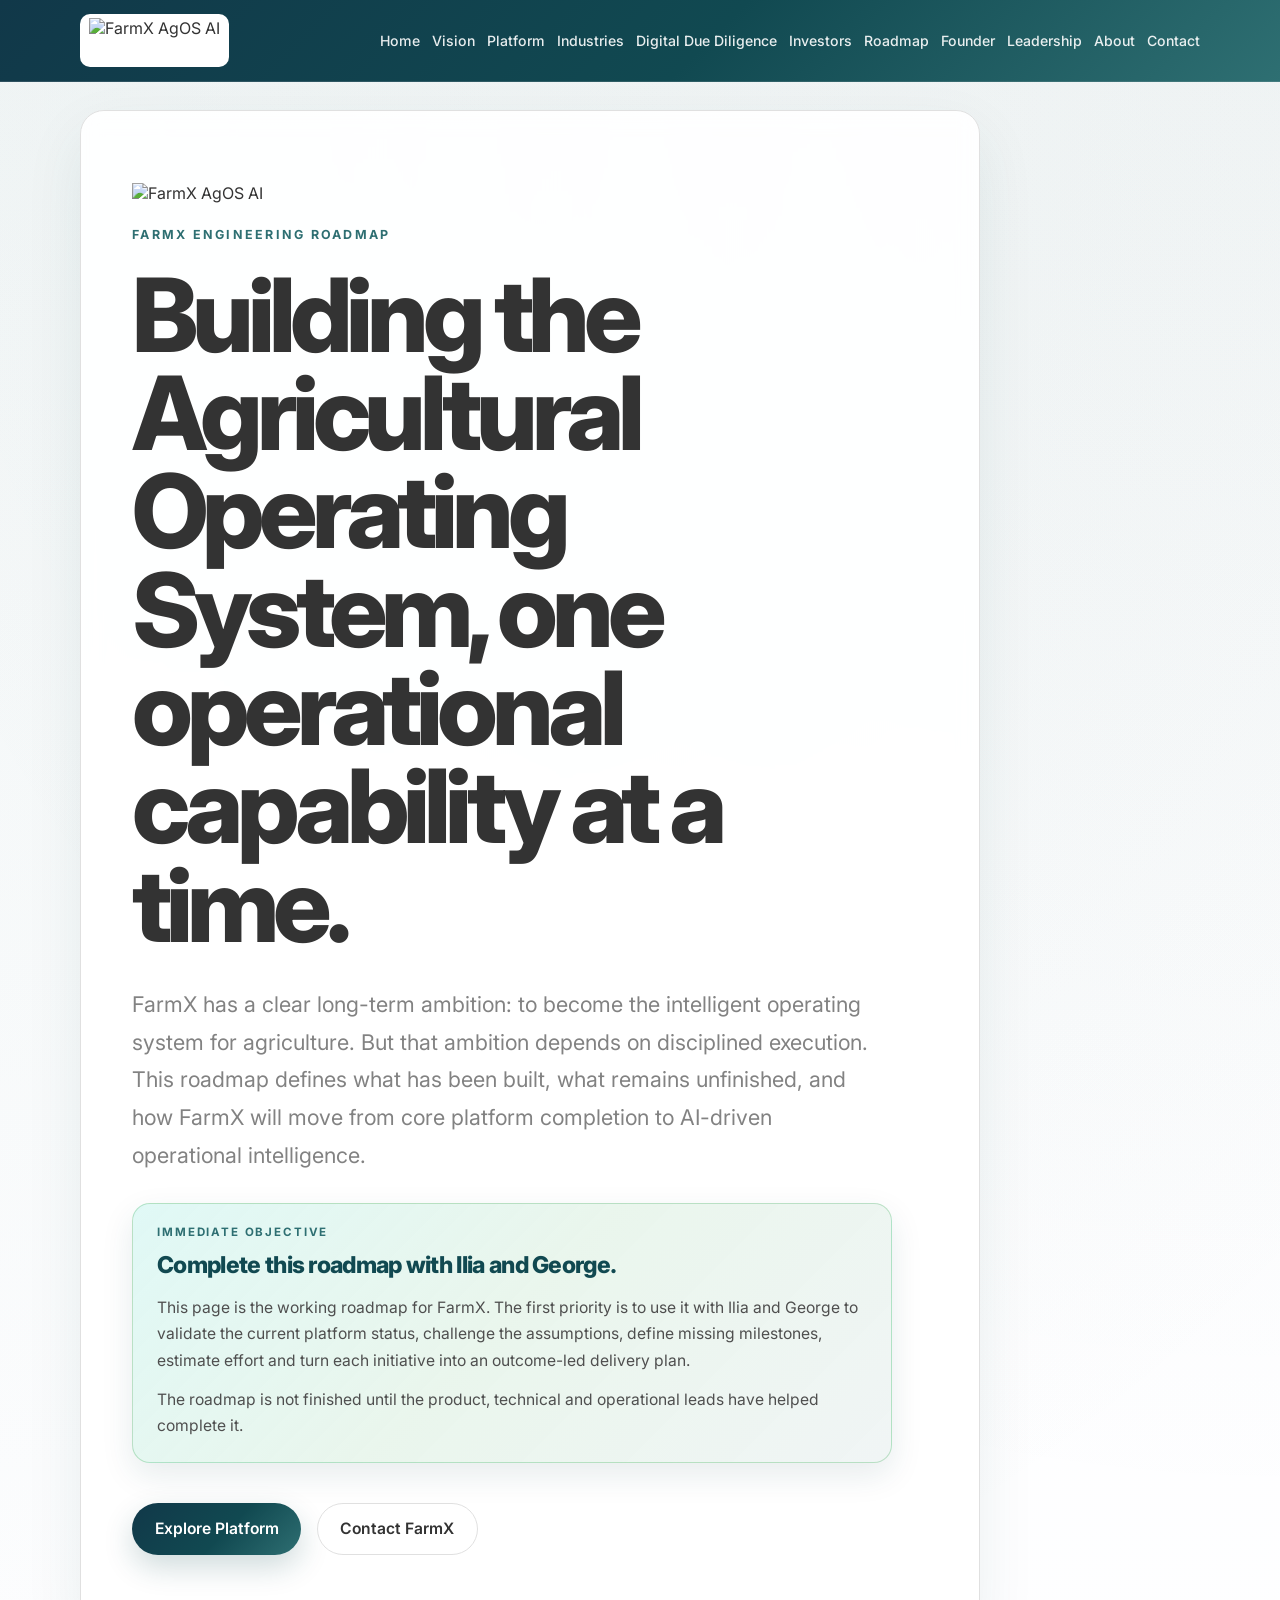
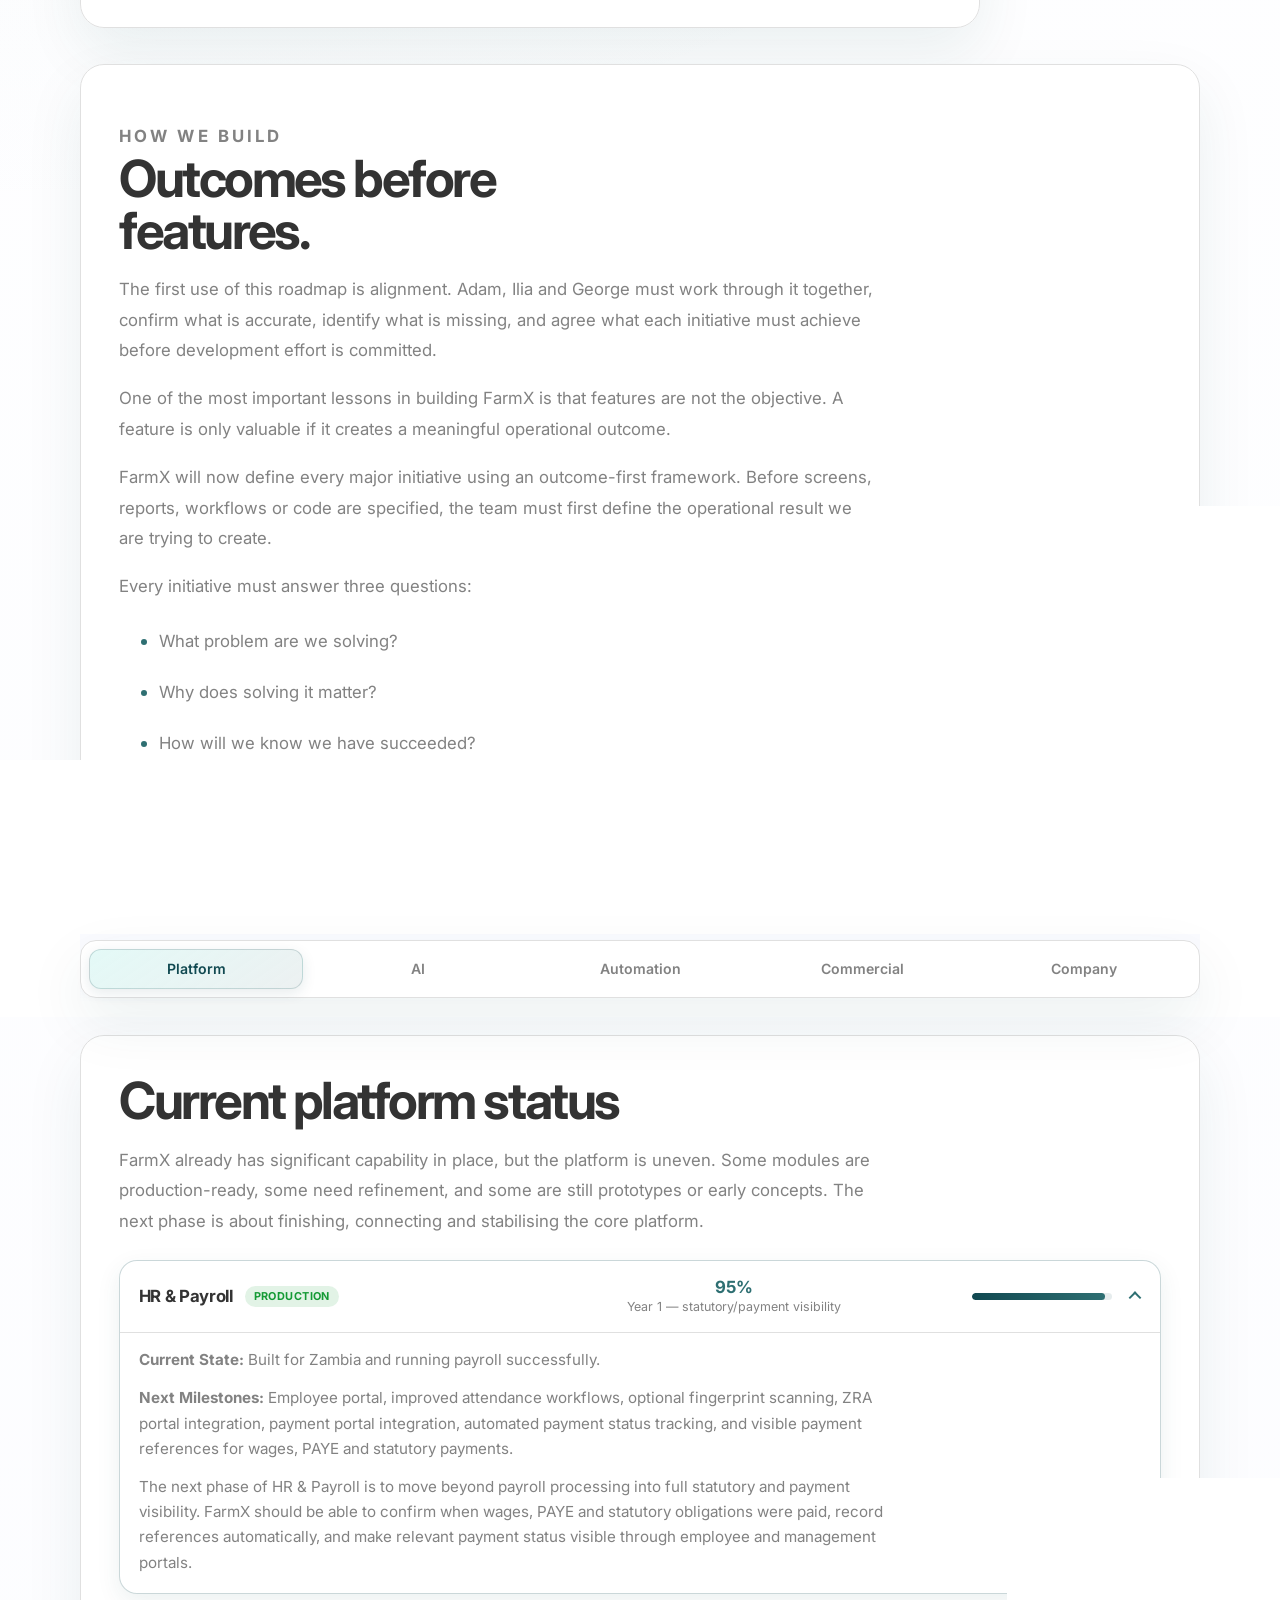
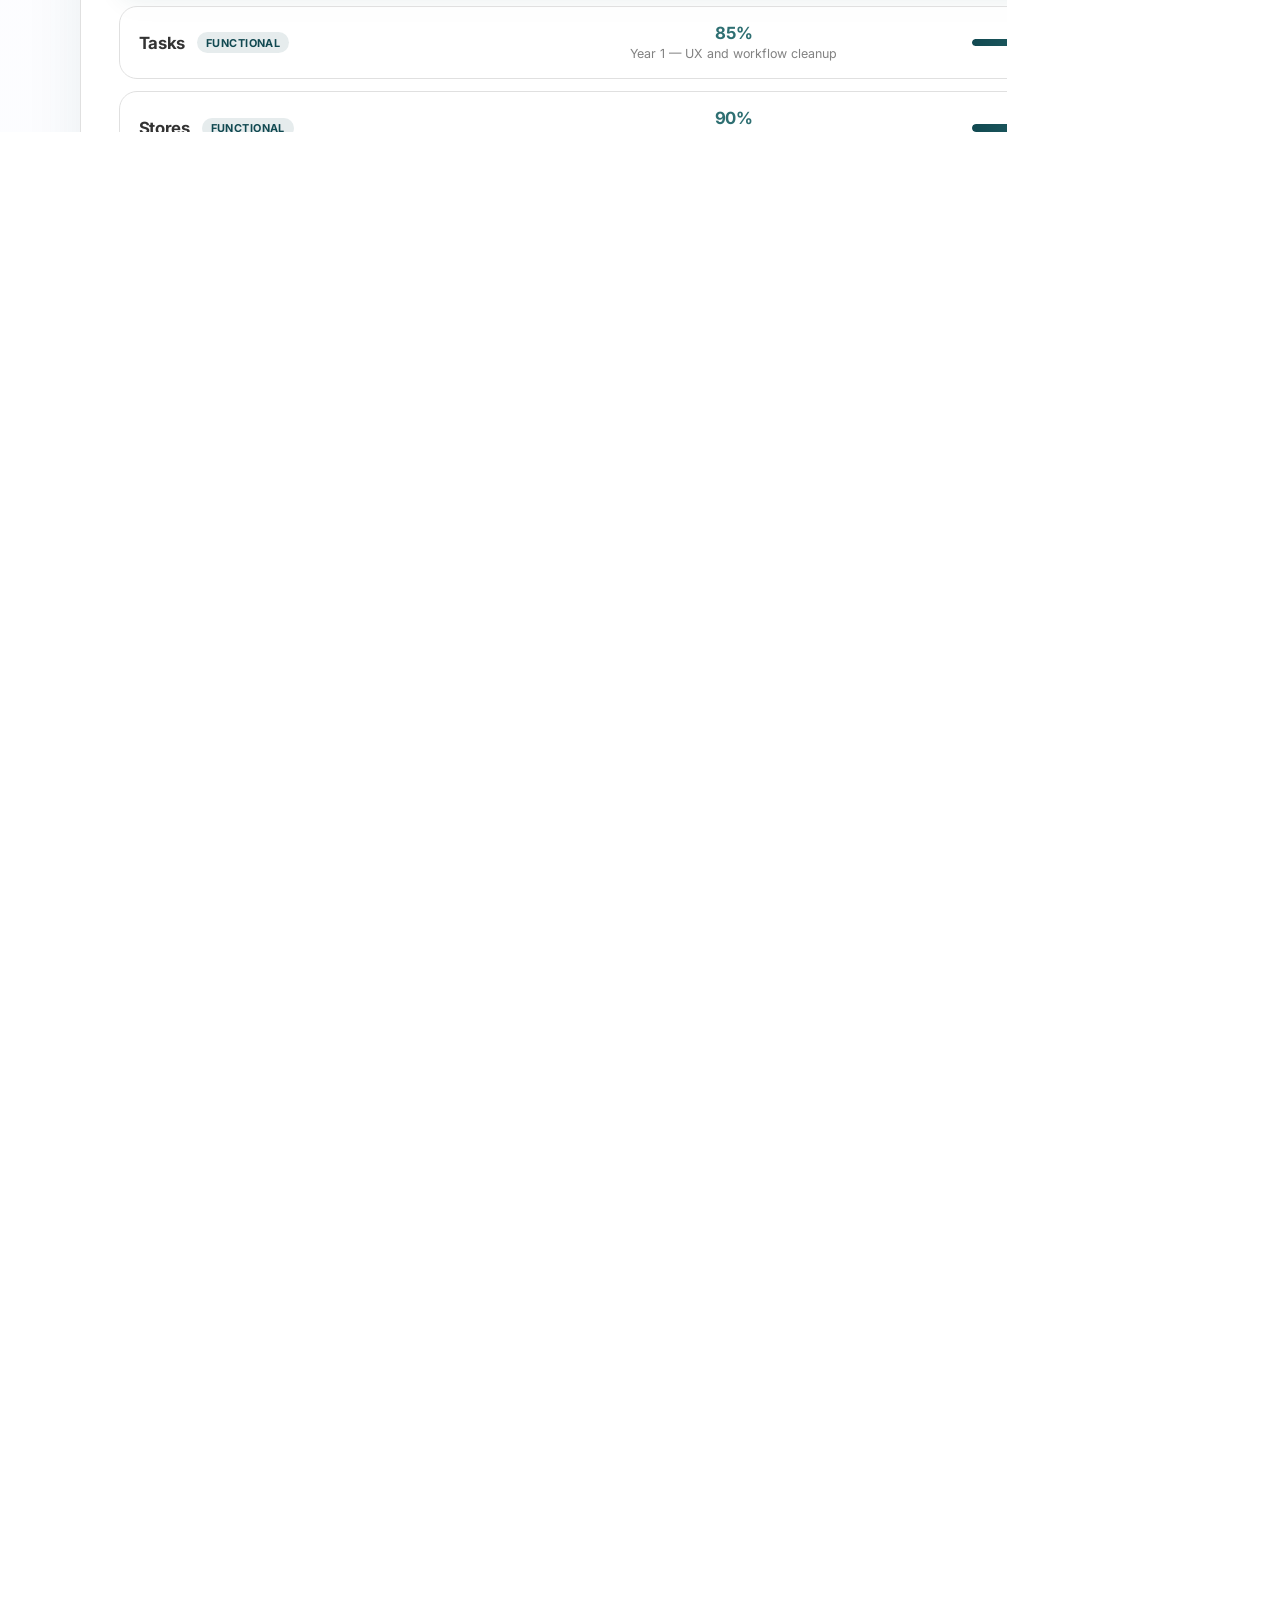
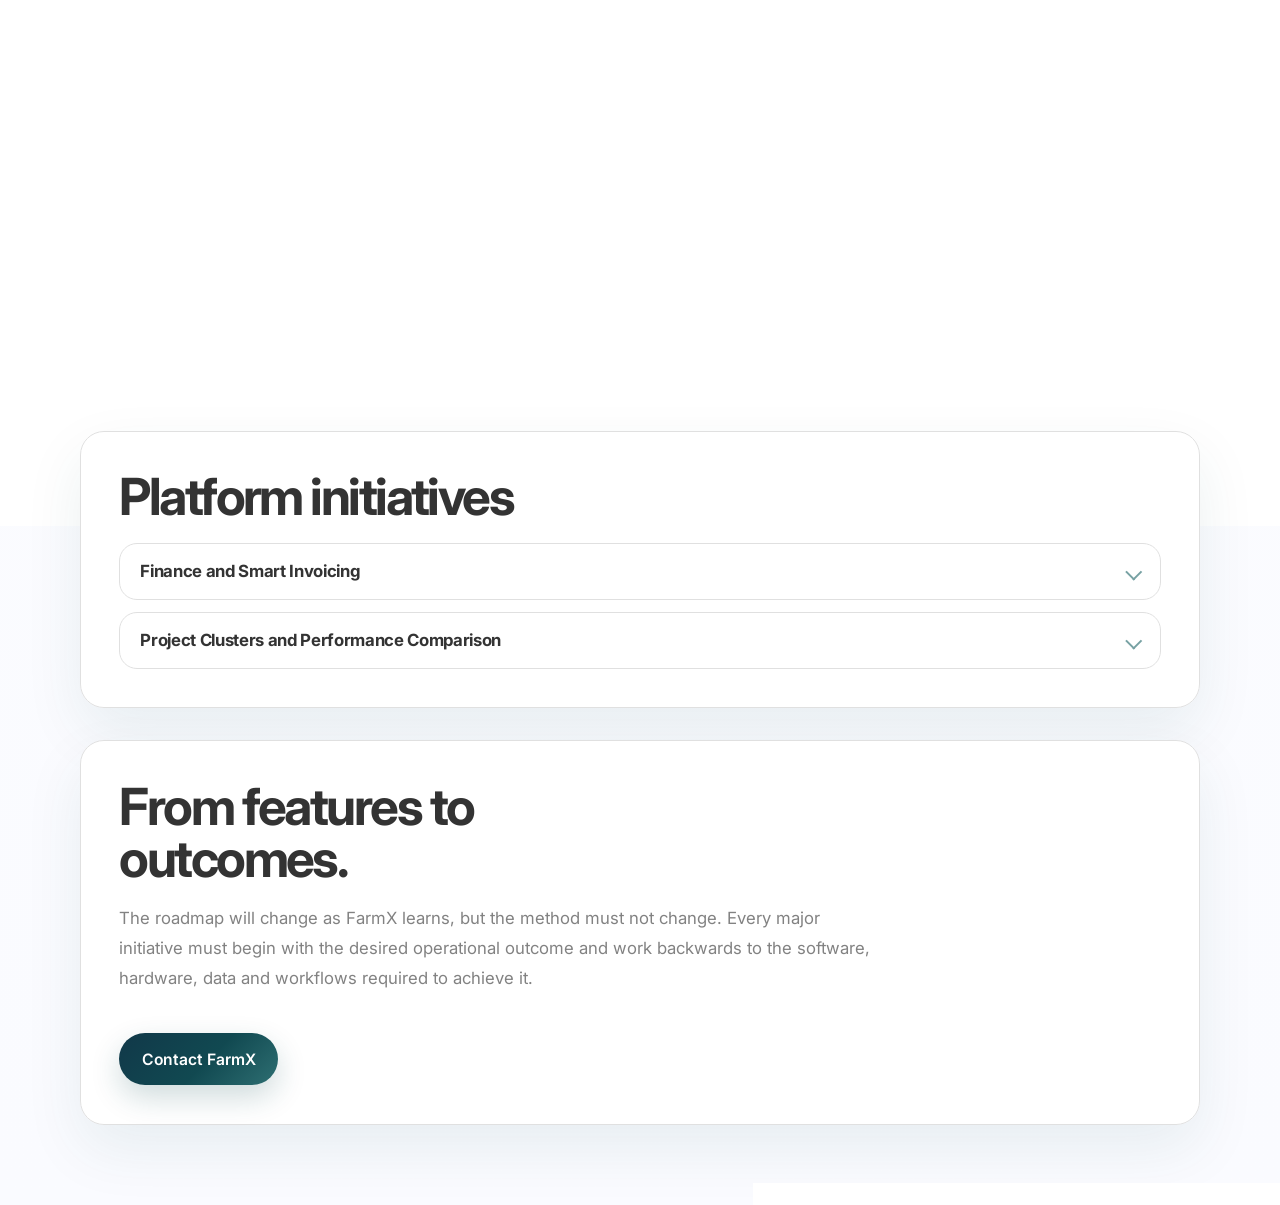
==== roadmap.html @ 0f7a5bbf "Add files via upload" ====
<!DOCTYPE html>
<html lang="en">
  <head>
    <meta charset="UTF-8" />
    <meta name="viewport" content="width=device-width, initial-scale=1.0" />
    <title>Roadmap | FarmX</title>
    <meta
      name="description"
      content="The FarmX Engineering Roadmap: how FarmX will build the Agricultural Operating System over the next three years."
    />
    <link rel="preconnect" href="https://fonts.googleapis.com" />
    <link rel="preconnect" href="https://fonts.gstatic.com" crossorigin />
    <link
      href="https://fonts.googleapis.com/css2?family=Inter:wght@400;500;600;700;800&display=swap"
      rel="stylesheet"
    />
    <link rel="icon" href="assets/new-ag-os-logo.png" type="image/png" />
    <link rel="stylesheet" href="styles.css" />
  </head>
  <body>
    <main class="roadmap-page">
      <div class="site-topbar">
        <div class="container">
          <header class="topbar">
            <a class="brand-mark" href="index.html">
              <img
                src="assets/new-ag-os-logo.png"
                alt="FarmX AgOS AI"
                class="brand-logo"
              />
            </a>
            <button
              type="button"
              class="nav-toggle"
              aria-label="Toggle navigation"
              aria-expanded="false"
              aria-controls="primary-nav"
            >
              <span class="nav-toggle__line" aria-hidden="true"></span>
              <span class="nav-toggle__line" aria-hidden="true"></span>
              <span class="nav-toggle__line" aria-hidden="true"></span>
            </button>
            <nav class="page-nav" id="primary-nav" aria-label="Primary">
              <a href="index.html">Home</a>
              <a href="vision.html">Vision</a>
              <a href="platform.html">Platform</a>
              <a href="industries.html">Industries</a>
              <a href="digital-due-diligence.html">Digital Due Diligence</a>
              <a href="investors.html">Investors</a>
              <a href="roadmap.html">Roadmap</a>
              <a href="founder.html">Founder</a>
              <a href="leadership.html">Leadership</a>
              <a href="about.html">About</a>
              <a href="contact.html">Contact</a>
            </nav>
          </header>
        </div>
      </div>

      <section class="hero hero--page">
        <div class="container hero__inner hero__inner--page">
          <div class="hero__content hero__content--wide">
            <img
              src="assets/farmx-ag-os-logo.png"
              alt="FarmX AgOS AI"
              class="hero__logo hero__logo--compact"
            />
            <p class="eyebrow">FarmX Engineering Roadmap</p>
            <h1>
              Building the Agricultural Operating System, one operational
              capability at a time.
            </h1>
            <p class="hero__copy">
              FarmX has a clear long-term ambition: to become the intelligent
              operating system for agriculture. But that ambition depends on
              disciplined execution. This roadmap defines what has been built,
              what remains unfinished, and how FarmX will move from core platform
              completion to AI-driven operational intelligence.
            </p>
            <aside class="roadmap-objective" aria-label="Immediate objective">
              <p class="roadmap-objective__label">Immediate objective</p>
              <p class="roadmap-objective__headline">
                Complete this roadmap with Ilia and George.
              </p>
              <p class="roadmap-objective__body">
                This page is the working roadmap for FarmX. The first priority is
                to use it with Ilia and George to validate the current platform
                status, challenge the assumptions, define missing milestones,
                estimate effort and turn each initiative into an outcome-led
                delivery plan.
              </p>
              <p class="roadmap-objective__body">
                The roadmap is not finished until the product, technical and
                operational leads have helped complete it.
              </p>
            </aside>
            <div class="hero__actions">
              <a class="button button--primary" href="platform.html"
                >Explore Platform</a
              >
              <a class="button button--secondary" href="contact.html"
                >Contact FarmX</a
              >
            </div>
          </div>
        </div>
      </section>

      <section class="content-sections">
        <div class="container stack stack--roadmap">
          <section class="content-block">
            <p class="section-kicker">How we build</p>
            <h2>Outcomes before features.</h2>
            <p>
              The first use of this roadmap is alignment. Adam, Ilia and George
              must work through it together, confirm what is accurate, identify
              what is missing, and agree what each initiative must achieve before
              development effort is committed.
            </p>
            <p>
              One of the most important lessons in building FarmX is that
              features are not the objective. A feature is only valuable if it
              creates a meaningful operational outcome.
            </p>
            <p>
              FarmX will now define every major initiative using an
              outcome-first framework. Before screens, reports, workflows or
              code are specified, the team must first define the operational
              result we are trying to create.
            </p>
            <p>Every initiative must answer three questions:</p>
            <ol class="content-list content-list--ordered">
              <li>What problem are we solving?</li>
              <li>Why does solving it matter?</li>
              <li>How will we know we have succeeded?</li>
            </ol>
            <blockquote class="roadmap-quote">
              We do not build software for its own sake. We build the capability
              for farms to make better decisions.
            </blockquote>
          </section>

          <div class="roadmap-tabs-wrap">
            <div class="roadmap-tabs" role="tablist" aria-label="Roadmap views">
              <button
                type="button"
                class="roadmap-tab is-active"
                role="tab"
                id="roadmap-tab-platform"
                data-roadmap-tab="platform"
                aria-controls="roadmap-panel-platform"
                aria-selected="true"
                tabindex="0"
              >
                Platform
              </button>
              <button
                type="button"
                class="roadmap-tab"
                role="tab"
                id="roadmap-tab-ai"
                data-roadmap-tab="ai"
                aria-controls="roadmap-panel-ai"
                aria-selected="false"
                tabindex="-1"
              >
                AI
              </button>
              <button
                type="button"
                class="roadmap-tab"
                role="tab"
                id="roadmap-tab-automation"
                data-roadmap-tab="automation"
                aria-controls="roadmap-panel-automation"
                aria-selected="false"
                tabindex="-1"
              >
                Automation
              </button>
              <button
                type="button"
                class="roadmap-tab"
                role="tab"
                id="roadmap-tab-commercial"
                data-roadmap-tab="commercial"
                aria-controls="roadmap-panel-commercial"
                aria-selected="false"
                tabindex="-1"
              >
                Commercial
              </button>
              <button
                type="button"
                class="roadmap-tab"
                role="tab"
                id="roadmap-tab-company"
                data-roadmap-tab="company"
                aria-controls="roadmap-panel-company"
                aria-selected="false"
                tabindex="-1"
              >
                Company
              </button>
            </div>
          </div>

          <!-- PLATFORM -->
          <div
            class="roadmap-panel is-active"
            id="roadmap-panel-platform"
            role="tabpanel"
            aria-labelledby="roadmap-tab-platform"
            tabindex="0"
            data-roadmap-panel="platform"
          >
            <section class="content-block content-block--accent">
              <h2>Current platform status</h2>
              <p>
                FarmX already has significant capability in place, but the
                platform is uneven. Some modules are production-ready, some need
                refinement, and some are still prototypes or early concepts.
                The next phase is about finishing, connecting and stabilising the
                core platform.
              </p>
              <div class="roadmap-modules">
                <details class="roadmap-module" open>
                  <summary class="roadmap-module__summary">
                    <div class="roadmap-module__title">
                      <h3>HR &amp; Payroll</h3>
                      <span class="roadmap-status roadmap-status--production"
                        >Production</span
                      >
                    </div>
                    <div class="roadmap-module__meta">
                      <span class="roadmap-module__completion">95%</span>
                      <span class="roadmap-module__target"
                        >Year 1 — statutory/payment visibility</span
                      >
                    </div>
                    <div
                      class="roadmap-progress"
                      style="--progress: 95%"
                      aria-hidden="true"
                    >
                      <span class="roadmap-progress__fill"></span>
                    </div>
                  </summary>
                  <div class="roadmap-module__body">
                    <p>
                      <strong>Current State:</strong> Built for Zambia and
                      running payroll successfully.
                    </p>
                    <p>
                      <strong>Next Milestones:</strong> Employee portal,
                      improved attendance workflows, optional fingerprint
                      scanning, ZRA portal integration, payment portal
                      integration, automated payment status tracking, and
                      visible payment references for wages, PAYE and statutory
                      payments.
                    </p>
                    <p>
                      The next phase of HR &amp; Payroll is to move beyond
                      payroll processing into full statutory and payment
                      visibility. FarmX should be able to confirm when wages,
                      PAYE and statutory obligations were paid, record
                      references automatically, and make relevant payment status
                      visible through employee and management portals.
                    </p>
                  </div>
                </details>

                <details class="roadmap-module">
                  <summary class="roadmap-module__summary">
                    <div class="roadmap-module__title">
                      <h3>Tasks</h3>
                      <span class="roadmap-status roadmap-status--functional"
                        >Functional</span
                      >
                    </div>
                    <div class="roadmap-module__meta">
                      <span class="roadmap-module__completion">85%</span>
                      <span class="roadmap-module__target"
                        >Year 1 — UX and workflow cleanup</span
                      >
                    </div>
                    <div
                      class="roadmap-progress"
                      style="--progress: 85%"
                      aria-hidden="true"
                    >
                      <span class="roadmap-progress__fill"></span>
                    </div>
                  </summary>
                  <div class="roadmap-module__body">
                    <p>
                      <strong>Current State:</strong> Core operational tasking
                      exists and is linked to projects and project clusters.
                    </p>
                    <p>
                      <strong>Next Milestones:</strong> UI cleanup, social-style
                      task threads, imagery brought forward, better conversation
                      and execution history.
                    </p>
                  </div>
                </details>

                <details class="roadmap-module">
                  <summary class="roadmap-module__summary">
                    <div class="roadmap-module__title">
                      <h3>Stores</h3>
                      <span class="roadmap-status roadmap-status--functional"
                        >Functional</span
                      >
                    </div>
                    <div class="roadmap-module__meta">
                      <span class="roadmap-module__completion">90%</span>
                      <span class="roadmap-module__target"
                        >Year 1 — integration refinement</span
                      >
                    </div>
                    <div
                      class="roadmap-progress"
                      style="--progress: 90%"
                      aria-hidden="true"
                    >
                      <span class="roadmap-progress__fill"></span>
                    </div>
                  </summary>
                  <div class="roadmap-module__body">
                    <p>
                      <strong>Current State:</strong> Recently cleaned up and
                      largely operational.
                    </p>
                    <p>
                      <strong>Next Milestones:</strong> Further UX refinement,
                      tighter integration with finance, assets and issuing
                      workflows.
                    </p>
                  </div>
                </details>

                <details class="roadmap-module">
                  <summary class="roadmap-module__summary">
                    <div class="roadmap-module__title">
                      <h3>Assets</h3>
                      <span class="roadmap-status roadmap-status--strong"
                        >Strong</span
                      >
                    </div>
                    <div class="roadmap-module__meta">
                      <span class="roadmap-module__completion">95%</span>
                      <span class="roadmap-module__target"
                        >Year 1 — reporting and analytics refinement</span
                      >
                    </div>
                    <div
                      class="roadmap-progress"
                      style="--progress: 95%"
                      aria-hidden="true"
                    >
                      <span class="roadmap-progress__fill"></span>
                    </div>
                  </summary>
                  <div class="roadmap-module__body">
                    <p>
                      <strong>Current State:</strong> Asset management is mostly
                      complete and looking good.
                    </p>
                    <p>
                      <strong>Next Milestones:</strong> Minor facelifts,
                      reporting improvements and deeper maintenance analytics.
                    </p>
                  </div>
                </details>

                <details class="roadmap-module">
                  <summary class="roadmap-module__summary">
                    <div class="roadmap-module__title">
                      <h3>Finance</h3>
                      <span class="roadmap-status roadmap-status--early"
                        >Early</span
                      >
                    </div>
                    <div class="roadmap-module__meta">
                      <span class="roadmap-module__completion">5%</span>
                      <span class="roadmap-module__target"
                        >Year 1 — core financial workflows</span
                      >
                    </div>
                    <div
                      class="roadmap-progress"
                      style="--progress: 5%"
                      aria-hidden="true"
                    >
                      <span class="roadmap-progress__fill"></span>
                    </div>
                  </summary>
                  <div class="roadmap-module__body">
                    <p>
                      <strong>Current State:</strong> Mostly empty. Some sales
                      structure exists but is not being used.
                    </p>
                    <p>
                      <strong>Next Milestones:</strong> Smart invoicing,
                      operational finance, sales integration, weighbridge
                      linkage, and visibility of what has been sold, invoiced
                      and paid.
                    </p>
                  </div>
                </details>

                <details class="roadmap-module">
                  <summary class="roadmap-module__summary">
                    <div class="roadmap-module__title">
                      <h3>Accounts Payable</h3>
                      <span class="roadmap-status roadmap-status--prototype"
                        >Defined Prototype</span
                      >
                    </div>
                    <div class="roadmap-module__meta">
                      <span class="roadmap-module__completion">15%</span>
                      <span class="roadmap-module__target"
                        >Year 1 — supplier workflow build</span
                      >
                    </div>
                    <div
                      class="roadmap-progress"
                      style="--progress: 15%"
                      aria-hidden="true"
                    >
                      <span class="roadmap-progress__fill"></span>
                    </div>
                  </summary>
                  <div class="roadmap-module__body">
                    <p>
                      <strong>Current State:</strong> Requirements have been
                      defined and there is a prototype direction.
                    </p>
                    <p>
                      <strong>Next Milestones:</strong> Supplier workflow,
                      purchase approvals, invoice capture, integration with
                      stores and asset creation.
                    </p>
                  </div>
                </details>

                <details class="roadmap-module">
                  <summary class="roadmap-module__summary">
                    <div class="roadmap-module__title">
                      <h3>Accounts Receivable</h3>
                      <span class="roadmap-status roadmap-status--prototype"
                        >Defined Prototype</span
                      >
                    </div>
                    <div class="roadmap-module__meta">
                      <span class="roadmap-module__completion">15%</span>
                      <span class="roadmap-module__target"
                        >Year 1 — sales and weighbridge linkage</span
                      >
                    </div>
                    <div
                      class="roadmap-progress"
                      style="--progress: 15%"
                      aria-hidden="true"
                    >
                      <span class="roadmap-progress__fill"></span>
                    </div>
                  </summary>
                  <div class="roadmap-module__body">
                    <p>
                      <strong>Current State:</strong> Basic prototype exists.
                    </p>
                    <p>
                      <strong>Next Milestones:</strong> Customer invoicing,
                      debtor management, sales integration, weighbridge linkage,
                      payment tracking and customer visibility.
                    </p>
                    <p>
                      Weighbridge integration is critical because physical
                      movement of commodities must connect directly into sales,
                      invoicing and receivables.
                    </p>
                  </div>
                </details>

                <details class="roadmap-module">
                  <summary class="roadmap-module__summary">
                    <div class="roadmap-module__title">
                      <h3>Budgeting</h3>
                      <span class="roadmap-status roadmap-status--active"
                        >Active</span
                      >
                    </div>
                    <div class="roadmap-module__meta">
                      <span class="roadmap-module__completion">60%</span>
                      <span class="roadmap-module__target"
                        >Year 1 — farmer/accountant layouts</span
                      >
                    </div>
                    <div
                      class="roadmap-progress"
                      style="--progress: 60%"
                      aria-hidden="true"
                    >
                      <span class="roadmap-progress__fill"></span>
                    </div>
                  </summary>
                  <div class="roadmap-module__body">
                    <p>
                      <strong>Current State:</strong> Budgeting exists but needs
                      stronger farmer and accountant-facing layouts.
                    </p>
                    <p>
                      <strong>Next Milestones:</strong> Cost per hectare,
                      margins, returns, budget visibility and project-level
                      financial control.
                    </p>
                  </div>
                </details>

                <details class="roadmap-module">
                  <summary class="roadmap-module__summary">
                    <div class="roadmap-module__title">
                      <h3>Reporting</h3>
                      <span class="roadmap-status roadmap-status--continuous"
                        >Continuous</span
                      >
                    </div>
                    <div class="roadmap-module__meta">
                      <span class="roadmap-module__completion">Ongoing</span>
                      <span class="roadmap-module__target"
                        >Continuous — reports, dashboards and AI summaries</span
                      >
                    </div>
                    <div
                      class="roadmap-progress roadmap-progress--ongoing"
                      aria-hidden="true"
                    >
                      <span class="roadmap-progress__fill"></span>
                    </div>
                  </summary>
                  <div class="roadmap-module__body">
                    <p>
                      <strong>Current State:</strong> Reporting is not a single
                      module; it will evolve across the platform.
                    </p>
                    <p>
                      <strong>Next Milestones:</strong> Core traditional
                      reports, AI-generated reporting, dashboards and
                      operational summaries.
                    </p>
                  </div>
                </details>

                <details class="roadmap-module">
                  <summary class="roadmap-module__summary">
                    <div class="roadmap-module__title">
                      <h3>Compliance</h3>
                      <span class="roadmap-status roadmap-status--partial"
                        >Partial</span
                      >
                    </div>
                    <div class="roadmap-module__meta">
                      <span class="roadmap-module__completion">30%</span>
                      <span class="roadmap-module__target"
                        >Year 1/2 — module-level compliance</span
                      >
                    </div>
                    <div
                      class="roadmap-progress"
                      style="--progress: 30%"
                      aria-hidden="true"
                    >
                      <span class="roadmap-progress__fill"></span>
                    </div>
                  </summary>
                  <div class="roadmap-module__body">
                    <p>
                      <strong>Current State:</strong> Asset compliance exists.
                    </p>
                    <p>
                      <strong>Next Milestones:</strong> GlobalG.A.P. style
                      compliance, module-level compliance, inferred compliance
                      from operational data.
                    </p>
                  </div>
                </details>

                <details class="roadmap-module">
                  <summary class="roadmap-module__summary">
                    <div class="roadmap-module__title">
                      <h3>Orchards</h3>
                      <span class="roadmap-status roadmap-status--active"
                        >Active</span
                      >
                    </div>
                    <div class="roadmap-module__meta">
                      <span class="roadmap-module__completion">75%</span>
                      <span class="roadmap-module__target"
                        >Year 1 — irrigation and production visibility</span
                      >
                    </div>
                    <div
                      class="roadmap-progress"
                      style="--progress: 75%"
                      aria-hidden="true"
                    >
                      <span class="roadmap-progress__fill"></span>
                    </div>
                  </summary>
                  <div class="roadmap-module__body">
                    <p>
                      <strong>Current State:</strong> Orchard capability exists
                      but needs more work.
                    </p>
                    <p>
                      <strong>Next Milestones:</strong> Better operational
                      workflows, irrigation integration, production visibility
                      and reporting.
                    </p>
                  </div>
                </details>

                <details class="roadmap-module">
                  <summary class="roadmap-module__summary">
                    <div class="roadmap-module__title">
                      <h3>Water</h3>
                      <span class="roadmap-status roadmap-status--strategic"
                        >Strategic</span
                      >
                    </div>
                    <div class="roadmap-module__meta">
                      <span class="roadmap-module__completion">30%</span>
                      <span class="roadmap-module__target"
                        >Year 1 — Electromechanica automation</span
                      >
                    </div>
                    <div
                      class="roadmap-progress"
                      style="--progress: 30%"
                      aria-hidden="true"
                    >
                      <span class="roadmap-progress__fill"></span>
                    </div>
                  </summary>
                  <div class="roadmap-module__body">
                    <p>
                      <strong>Current State:</strong> Water capability exists but
                      needs major development.
                    </p>
                    <p>
                      <strong>Next Milestones:</strong> Electromechanica
                      automation, pivots, pumps, reservoirs, flow, pressure,
                      power, orchard irrigation and farmer dashboards.
                    </p>
                  </div>
                </details>

                <details class="roadmap-module">
                  <summary class="roadmap-module__summary">
                    <div class="roadmap-module__title">
                      <h3>Scouting</h3>
                      <span class="roadmap-status roadmap-status--prototype"
                        >Prototype</span
                      >
                    </div>
                    <div class="roadmap-module__meta">
                      <span class="roadmap-module__completion">30%</span>
                      <span class="roadmap-module__target"
                        >Year 1 — offline mobile release</span
                      >
                    </div>
                    <div
                      class="roadmap-progress"
                      style="--progress: 30%"
                      aria-hidden="true"
                    >
                      <span class="roadmap-progress__fill"></span>
                    </div>
                  </summary>
                  <div class="roadmap-module__body">
                    <p>
                      <strong>Current State:</strong> Comprehensive prototype
                      exists but not live.
                    </p>
                    <p>
                      <strong>Next Milestones:</strong> Offline-first mobile
                      scouting, field observations, photos, GPS, AI-ready crop
                      intelligence.
                    </p>
                  </div>
                </details>

                <details class="roadmap-module">
                  <summary class="roadmap-module__summary">
                    <div class="roadmap-module__title">
                      <h3>Sales</h3>
                      <span class="roadmap-status roadmap-status--early"
                        >Early</span
                      >
                    </div>
                    <div class="roadmap-module__meta">
                      <span class="roadmap-module__completion">10%</span>
                      <span class="roadmap-module__target"
                        >Year 1 — weighbridge and receivables</span
                      >
                    </div>
                    <div
                      class="roadmap-progress"
                      style="--progress: 10%"
                      aria-hidden="true"
                    >
                      <span class="roadmap-progress__fill"></span>
                    </div>
                  </summary>
                  <div class="roadmap-module__body">
                    <p>
                      <strong>Current State:</strong> Very limited.
                    </p>
                    <p>
                      <strong>Next Milestones:</strong> Sales workflows,
                      weighbridge integration, accounts receivable and customer
                      visibility.
                    </p>
                  </div>
                </details>

                <details class="roadmap-module">
                  <summary class="roadmap-module__summary">
                    <div class="roadmap-module__title">
                      <h3>Dashboards</h3>
                      <span class="roadmap-status roadmap-status--continuous"
                        >Continuous</span
                      >
                    </div>
                    <div class="roadmap-module__meta">
                      <span class="roadmap-module__completion">Ongoing</span>
                      <span class="roadmap-module__target"
                        >Continuous — operational and AI visibility</span
                      >
                    </div>
                    <div
                      class="roadmap-progress roadmap-progress--ongoing"
                      aria-hidden="true"
                    >
                      <span class="roadmap-progress__fill"></span>
                    </div>
                  </summary>
                  <div class="roadmap-module__body">
                    <p>
                      <strong>Current State:</strong> Dashboards need major
                      ongoing work.
                    </p>
                    <p>
                      <strong>Next Milestones:</strong> Operational KPIs,
                      management summaries, AI insights, mobile-first
                      visibility.
                    </p>
                  </div>
                </details>
              </div>
            </section>

            <section class="content-block">
              <h2>Three-year roadmap</h2>
              <p>The roadmap is organised around three phases.</p>
              <div class="roadmap-timeline">
                <article class="roadmap-phase roadmap-phase--year1">
                  <p class="roadmap-phase__label">Year 1</p>
                  <h3>Capture Reality</h3>
                  <p class="roadmap-phase__objective">
                    <strong>Objective:</strong> Finish and connect the core
                    platform so FarmX can accurately represent what is happening
                    on the farm every day.
                  </p>
                  <ul class="roadmap-tags">
                    <li>Core ERP completion</li>
                    <li>Mobile-first workflows</li>
                    <li>Water and irrigation automation</li>
                    <li>WhatsApp and communication ingestion</li>
                    <li>GPS and machinery visibility</li>
                    <li>Offline scouting</li>
                    <li>Customer onboarding</li>
                    <li>Reference farms</li>
                    <li>Platform stability</li>
                  </ul>
                </article>
                <article class="roadmap-phase roadmap-phase--year2">
                  <p class="roadmap-phase__label">Year 2</p>
                  <h3>Understand Reality</h3>
                  <p class="roadmap-phase__objective">
                    <strong>Objective:</strong> Use structured operational data
                    to build AI agents, reporting, benchmarking and operational
                    intelligence.
                  </p>
                  <ul class="roadmap-tags">
                    <li>AI engineers and AI architecture</li>
                    <li>Farm Manager agent</li>
                    <li>Agronomy agent</li>
                    <li>Irrigation agent</li>
                    <li>Workshop agent</li>
                    <li>Finance agent</li>
                    <li>Scouting intelligence</li>
                    <li>Digital Due Diligence</li>
                    <li>Third-party satellite integration</li>
                    <li>Corporate agriculture sales</li>
                  </ul>
                </article>
                <article class="roadmap-phase roadmap-phase--year3">
                  <p class="roadmap-phase__label">Year 3</p>
                  <h3>Scale Intelligence</h3>
                  <p class="roadmap-phase__objective">
                    <strong>Objective:</strong> Scale FarmX into larger
                    agricultural businesses, multinational operations and
                    increasingly automated farming systems.
                  </p>
                  <ul class="roadmap-tags">
                    <li>Corporate Africa</li>
                    <li>Strategic partnerships</li>
                    <li>Enterprise sales</li>
                    <li>Automation expansion</li>
                    <li>Robotics integration</li>
                    <li>International customers</li>
                    <li>Advanced benchmarking</li>
                    <li>Predictive analytics</li>
                    <li>Operational orchestration</li>
                  </ul>
                </article>
              </div>
            </section>

            <section class="content-block content-block--accent">
              <h2>Platform initiatives</h2>
              <div class="roadmap-initiatives">
                <details class="roadmap-initiative">
                  <summary>Finance and Smart Invoicing</summary>
                  <div class="roadmap-initiative__body">
                    <dl class="roadmap-dl">
                      <dt>Desired Outcome</dt>
                      <dd>
                        Operational activity connects directly to financial
                        visibility.
                      </dd>
                      <dt>Why It Matters</dt>
                      <dd>
                        Farmers need to understand cost, margin and return while
                        decisions are still being made, not months later. Finance
                        must connect to stores, sales, assets, projects and
                        budgets.
                      </dd>
                      <dt>Key Deliverables</dt>
                      <dd>
                        Smart invoicing, accounts payable, accounts receivable,
                        sales integration, weighbridge linkage, stores
                        integration, asset capitalisation, project costing.
                      </dd>
                    </dl>
                  </div>
                </details>
                <details class="roadmap-initiative">
                  <summary>Project Clusters and Performance Comparison</summary>
                  <div class="roadmap-initiative__body">
                    <dl class="roadmap-dl">
                      <dt>Desired Outcome</dt>
                      <dd>
                        Farmers can compare performance across fields, crops,
                        seasons and projects.
                      </dd>
                      <dt>Why It Matters</dt>
                      <dd>
                        A farm cannot improve what it cannot compare. Project
                        clusters allow FarmX to aggregate operations, costs,
                        yields and outcomes so farmers can understand what worked
                        and why.
                      </dd>
                      <dt>Key Deliverables</dt>
                      <dd>
                        Project cluster reporting, year-on-year comparisons,
                        cost per hectare, yield comparisons, margin analysis,
                        performance dashboards.
                      </dd>
                    </dl>
                  </div>
                </details>
              </div>
            </section>
          </div>

          <!-- AI -->
          <div
            class="roadmap-panel"
            id="roadmap-panel-ai"
            role="tabpanel"
            aria-labelledby="roadmap-tab-ai"
            tabindex="0"
            data-roadmap-panel="ai"
            hidden
          >
            <section class="content-block content-block--featured">
              <h2>Year 2 — Understand Reality</h2>
              <p class="roadmap-phase__objective">
                <strong>Objective:</strong> Use structured operational data to
                build AI agents, reporting, benchmarking and operational
                intelligence.
              </p>
              <ul class="roadmap-tags">
                <li>AI engineers and AI architecture</li>
                <li>Farm Manager agent</li>
                <li>Agronomy agent</li>
                <li>Irrigation agent</li>
                <li>Workshop agent</li>
                <li>Finance agent</li>
                <li>Scouting intelligence</li>
                <li>Digital Due Diligence</li>
                <li>Third-party satellite integration</li>
                <li>Corporate agriculture sales</li>
              </ul>
            </section>

            <section class="content-block">
              <h2>AI initiatives</h2>
              <div class="roadmap-initiatives">
                <details class="roadmap-initiative" open>
                  <summary>AI Farm Manager</summary>
                  <div class="roadmap-initiative__body">
                    <dl class="roadmap-dl">
                      <dt>Desired Outcome</dt>
                      <dd>
                        The farmer can ask operational questions and receive
                        accurate answers based on the current reality of the
                        farm.
                      </dd>
                      <dt>Why It Matters</dt>
                      <dd>
                        The long-term value of FarmX is not data collection. It
                        is decision support. AI becomes valuable when it can
                        understand operations, highlight risks and help managers
                        make better decisions.
                      </dd>
                      <dt>Key Deliverables</dt>
                      <dd>
                        AI memory, operational Q&amp;A, task summaries, risk
                        alerts, daily briefings, decision support, WhatsApp
                        delivery.
                      </dd>
                    </dl>
                  </div>
                </details>
                <details class="roadmap-initiative">
                  <summary>WhatsApp Operational Intelligence</summary>
                  <div class="roadmap-initiative__body">
                    <dl class="roadmap-dl">
                      <dt>Desired Outcome</dt>
                      <dd>
                        FarmX understands operational instructions as they happen
                        without requiring manual data entry.
                      </dd>
                      <dt>Why It Matters</dt>
                      <dd>
                        Farms already communicate through WhatsApp. Instructions,
                        photos, voice notes and decisions are constantly shared
                        there. If FarmX cannot understand those conversations,
                        it cannot fully understand the farm.
                      </dd>
                      <dt>Key Deliverables</dt>
                      <dd>
                        WhatsApp ingestion, voice note transcription, image
                        understanding, task creation, project linking, AI
                        summaries, operational memory.
                      </dd>
                    </dl>
                  </div>
                </details>
                <details class="roadmap-initiative">
                  <summary>Satellite Imagery Integration</summary>
                  <div class="roadmap-initiative__body">
                    <dl class="roadmap-dl">
                      <dt>Desired Outcome</dt>
                      <dd>
                        Farmers can subscribe to third-party satellite imagery
                        services and access, store and review that imagery
                        directly inside FarmX.
                      </dd>
                      <dt>Why It Matters</dt>
                      <dd>
                        FarmX should not rebuild satellite technology. The
                        objective is to integrate an existing third-party
                        subscription service, store the imagery against the
                        farmer's fields, and make that information available as
                        another operational intelligence layer.
                      </dd>
                      <dt>Key Deliverables</dt>
                      <dd>
                        Third-party satellite provider integration, subscription
                        workflow, field boundary setup, image archive, NDVI/NDRE
                        layers, field history, and linking imagery to scouting,
                        irrigation and crop decisions.
                      </dd>
                    </dl>
                  </div>
                </details>
              </div>
            </section>
          </div>

          <!-- AUTOMATION -->
          <div
            class="roadmap-panel"
            id="roadmap-panel-automation"
            role="tabpanel"
            aria-labelledby="roadmap-tab-automation"
            tabindex="0"
            data-roadmap-panel="automation"
            hidden
          >
            <section class="content-block content-block--featured">
              <h2>Year 1 — Capture Reality</h2>
              <p class="roadmap-phase__objective">
                <strong>Objective:</strong> Finish and connect the core platform
                so FarmX can accurately represent what is happening on the farm
                every day.
              </p>
              <ul class="roadmap-tags">
                <li>Water and irrigation automation</li>
                <li>WhatsApp and communication ingestion</li>
                <li>GPS and machinery visibility</li>
                <li>Offline scouting</li>
                <li>Platform stability</li>
              </ul>
            </section>

            <section class="content-block">
              <h2>Automation initiatives</h2>
              <div class="roadmap-initiatives">
                <details class="roadmap-initiative" open>
                  <summary>Electromechanica Water Automation</summary>
                  <div class="roadmap-initiative__body">
                    <dl class="roadmap-dl">
                      <dt>Desired Outcome</dt>
                      <dd>
                        Every litre of water becomes measurable, controllable and
                        attributable.
                      </dd>
                      <dt>Why It Matters</dt>
                      <dd>
                        Water is one of the most important controllable variables
                        in agriculture. Connecting pumps, pivots, reservoirs, flow,
                        pressure and power transforms irrigation from a manual
                        activity into a measurable operating system.
                      </dd>
                      <dt>Key Deliverables</dt>
                      <dd>
                        Pump integration, pivot control, flow meters, pressure
                        monitoring, reservoir monitoring, power monitoring,
                        irrigation dashboards.
                      </dd>
                    </dl>
                  </div>
                </details>
                <details class="roadmap-initiative">
                  <summary>Offline Mobile Scouting</summary>
                  <div class="roadmap-initiative__body">
                    <dl class="roadmap-dl">
                      <dt>Desired Outcome</dt>
                      <dd>
                        The farmer understands crop health across the farm without
                        needing to physically inspect every field every day.
                      </dd>
                      <dt>Why It Matters</dt>
                      <dd>
                        Crop problems are often missed because observations are
                        inconsistent, delayed or undocumented. Scouting creates
                        the field-level truth needed for agronomy, spray timing,
                        AI analysis and crop performance improvement.
                      </dd>
                      <dt>Key Deliverables</dt>
                      <dd>
                        Offline mobile app, GPS-linked observations, photos,
                        scouting templates, pest and disease records, AI
                        summaries, field heatmaps.
                      </dd>
                    </dl>
                  </div>
                </details>
                <details class="roadmap-initiative">
                  <summary>GPS and Machinery Visibility</summary>
                  <div class="roadmap-initiative__body">
                    <dl class="roadmap-dl">
                      <dt>Desired Outcome</dt>
                      <dd>
                        Every machine movement becomes part of the farm's
                        operational memory.
                      </dd>
                      <dt>Why It Matters</dt>
                      <dd>
                        Machinery activity is central to cost, timing,
                        accountability and efficiency. GPS visibility allows FarmX
                        to know what work happened, where it happened, when it
                        happened and what it cost.
                      </dd>
                      <dt>Key Deliverables</dt>
                      <dd>
                        Vehicle GPS, tractor tracking, implement linkage, machine
                        hours, field activity history, work verification.
                      </dd>
                    </dl>
                  </div>
                </details>
                <details class="roadmap-initiative">
                  <summary>WhatsApp Operational Intelligence</summary>
                  <div class="roadmap-initiative__body">
                    <dl class="roadmap-dl">
                      <dt>Desired Outcome</dt>
                      <dd>
                        FarmX understands operational instructions as they happen
                        without requiring manual data entry.
                      </dd>
                      <dt>Why It Matters</dt>
                      <dd>
                        Farms already communicate through WhatsApp. If FarmX
                        cannot understand those conversations, it cannot fully
                        understand the farm.
                      </dd>
                      <dt>Key Deliverables</dt>
                      <dd>
                        WhatsApp ingestion, voice note transcription, image
                        understanding, task creation, project linking, AI
                        summaries, operational memory.
                      </dd>
                    </dl>
                  </div>
                </details>
                <details class="roadmap-initiative">
                  <summary>Satellite Imagery Integration</summary>
                  <div class="roadmap-initiative__body">
                    <dl class="roadmap-dl">
                      <dt>Desired Outcome</dt>
                      <dd>
                        Farmers can subscribe to third-party satellite imagery
                        services and access, store and review that imagery
                        directly inside FarmX.
                      </dd>
                      <dt>Why It Matters</dt>
                      <dd>
                        FarmX should not rebuild satellite technology. The
                        objective is to integrate an existing third-party
                        subscription service, store the imagery against the
                        farmer's fields, and make that information available as
                        another operational intelligence layer.
                      </dd>
                      <dt>Key Deliverables</dt>
                      <dd>
                        Third-party satellite provider integration, subscription
                        workflow, field boundary setup, image archive, NDVI/NDRE
                        layers, field history, and linking imagery to scouting,
                        irrigation and crop decisions.
                      </dd>
                    </dl>
                  </div>
                </details>
              </div>
            </section>
          </div>

          <!-- COMMERCIAL -->
          <div
            class="roadmap-panel"
            id="roadmap-panel-commercial"
            role="tabpanel"
            aria-labelledby="roadmap-tab-commercial"
            tabindex="0"
            data-roadmap-panel="commercial"
            hidden
          >
            <section class="content-block content-block--featured">
              <h2>Year 3 — Scale Intelligence</h2>
              <p class="roadmap-phase__objective">
                <strong>Objective:</strong> Scale FarmX into larger agricultural
                businesses, multinational operations and increasingly automated
                farming systems.
              </p>
              <ul class="roadmap-tags">
                <li>Corporate Africa</li>
                <li>Strategic partnerships</li>
                <li>Enterprise sales</li>
                <li>International customers</li>
                <li>Advanced benchmarking</li>
              </ul>
            </section>

            <section class="content-block">
              <h2>Commercial roadmap</h2>
              <p>
                FarmX must build while selling carefully. The commercial strategy
                is to onboard selected customers who understand the product
                journey, provide operational feedback and help create credible
                reference sites.
              </p>
              <div class="roadmap-commercial">
                <article class="roadmap-commercial-year">
                  <h3>Year 1</h3>
                  <p>
                    Focus on Zambian farms, selected reference customers,
                    Electromechanica partnership, CRC support, Lusali support,
                    implementation discipline and product validation.
                  </p>
                </article>
                <article class="roadmap-commercial-year">
                  <h3>Year 2</h3>
                  <p>
                    Expand into stronger sales activity, corporate agriculture,
                    banks, government opportunities and strategic agricultural
                    service providers.
                  </p>
                </article>
                <article class="roadmap-commercial-year">
                  <h3>Year 3</h3>
                  <p>
                    Target larger corporates, multinational agricultural
                    businesses and international markets across Africa and
                    beyond.
                  </p>
                </article>
              </div>
            </section>
          </div>

          <!-- COMPANY -->
          <div
            class="roadmap-panel"
            id="roadmap-panel-company"
            role="tabpanel"
            aria-labelledby="roadmap-tab-company"
            tabindex="0"
            data-roadmap-panel="company"
            hidden
          >
            <section class="content-block">
              <h2>The FarmX Initiative Definition Framework</h2>
              <p>
                Every significant module, feature, integration or AI capability
                should be defined using this framework before development begins.
              </p>
              <div class="roadmap-framework">
                <article class="roadmap-framework-item">
                  <span class="roadmap-framework-item__num">1</span>
                  <h3>Initiative</h3>
                  <p>What are we building?</p>
                </article>
                <article class="roadmap-framework-item">
                  <span class="roadmap-framework-item__num">2</span>
                  <h3>Current State</h3>
                  <p>Where are we today?</p>
                </article>
                <article class="roadmap-framework-item">
                  <span class="roadmap-framework-item__num">3</span>
                  <h3>Desired Outcome</h3>
                  <p>What should the farm be able to do when this is complete?</p>
                </article>
                <article class="roadmap-framework-item">
                  <span class="roadmap-framework-item__num">4</span>
                  <h3>Why It Matters</h3>
                  <p>Why is this important to the farmer, the platform or the business?</p>
                </article>
                <article class="roadmap-framework-item">
                  <span class="roadmap-framework-item__num">5</span>
                  <h3>Key Deliverables</h3>
                  <p>What capabilities must be delivered to achieve the outcome?</p>
                </article>
                <article class="roadmap-framework-item">
                  <span class="roadmap-framework-item__num">6</span>
                  <h3>Success Metrics</h3>
                  <p>How will we know the initiative has worked?</p>
                </article>
                <article class="roadmap-framework-item">
                  <span class="roadmap-framework-item__num">7</span>
                  <h3>Dependencies</h3>
                  <p>What must exist first?</p>
                </article>
                <article class="roadmap-framework-item">
                  <span class="roadmap-framework-item__num">8</span>
                  <h3>Estimated Effort</h3>
                  <p>Small, Medium, Large or Strategic.</p>
                </article>
                <article class="roadmap-framework-item">
                  <span class="roadmap-framework-item__num">9</span>
                  <h3>Target Completion</h3>
                  <p>When should this be delivered?</p>
                </article>
                <article class="roadmap-framework-item">
                  <span class="roadmap-framework-item__num">10</span>
                  <h3>Future Potential</h3>
                  <p>What becomes possible because this exists?</p>
                </article>
              </div>
            </section>

            <section class="content-block content-block--accent">
              <h2>The One Sentence Test</h2>
              <p>
                Before any initiative moves into design or development, it must
                complete this sentence clearly:
              </p>
              <p class="roadmap-sentence-test">
                “When this initiative is complete, FarmX will…”
              </p>
              <div class="roadmap-examples">
                <p>
                  When this initiative is complete, FarmX will understand
                  operational instructions shared through WhatsApp without
                  requiring manual data entry.
                </p>
                <p>
                  When this initiative is complete, FarmX will know where every
                  litre of irrigation water was applied, why it was applied and
                  what outcome it produced.
                </p>
                <p>
                  When this initiative is complete, FarmX will allow a farmer to
                  understand crop health across every field without physically
                  visiting every field every day.
                </p>
              </div>
            </section>

            <section class="content-block">
              <h2>The principle that governs the roadmap</h2>
              <p>
                FarmX is not being built by adding features. It is being built by
                systematically removing every reason a farm depends on guesswork.
              </p>
              <p>Every initiative must strengthen one or more of these principles:</p>
              <ul class="roadmap-principles">
                <li>Better decisions</li>
                <li>Operational truth</li>
                <li>Connected farm</li>
                <li>AI foundation</li>
                <li>Digital due diligence</li>
                <li>Maximum possible profitability</li>
              </ul>
            </section>
          </div>

          <section class="final-cta">
            <div class="content-block content-block--cta">
              <h2>From features to outcomes.</h2>
              <p>
                The roadmap will change as FarmX learns, but the method must not
                change. Every major initiative must begin with the desired
                operational outcome and work backwards to the software, hardware,
                data and workflows required to achieve it.
              </p>
              <div class="hero__actions">
                <a class="button button--primary" href="contact.html"
                  >Contact FarmX</a
                >
              </div>
            </div>
          </section>
        </div>
      </section>
    </main>

    <script src="nav.js"></script>
    <script src="roadmap.js"></script>
  </body>
</html>
---- styles.css ----
:root {
  --primary: #114951;
  --secondary: #113849;
  --gradient-end: #2e6f72;
  --text: #333333;
  --text-medium: #4f4f4f;
  --muted: #828282;
  --grey: #828282;
  --border: #e0e0e0;
  --bg: #fafbff;
  --white: #ffffff;
  --success: #149a34;
  --info: #1672dd;
  --warning: #e2b93b;
  --error: #dd1616;
  --primary-hover: #113849;
  --surface: rgba(255, 255, 255, 0.92);
  --surface-border: #e0e0e0;
  --accent-teal: #2e6f72;
  --accent-green: #149a34;
  --shadow: 0 24px 60px rgba(17, 73, 81, 0.08);
  --radius: 24px;
  --container: 1120px;
}

*,
*::before,
*::after {
  box-sizing: border-box;
}

html {
  scroll-behavior: smooth;
}

body {
  margin: 0;
  min-width: 320px;
  font-family: "Inter", sans-serif;
  background:
    radial-gradient(circle at top left, rgba(46, 111, 114, 0.07), transparent 30%),
    radial-gradient(circle at top right, rgba(17, 73, 81, 0.05), transparent 25%),
    linear-gradient(180deg, var(--white) 0%, var(--bg) 100%);
  color: var(--text);
}

a {
  color: inherit;
  text-decoration: none;
}

main {
  min-height: 100vh;
}

.container {
  width: min(calc(100% - 3rem), var(--container));
  margin: 0 auto;
}

.hero {
  padding: 40px 0 24px;
}

.hero__inner {
  min-height: calc(100vh - 64px);
  display: grid;
  align-items: center;
}

.hero__content {
  max-width: 860px;
  padding: 72px clamp(1.5rem, 4vw, 4rem);
  background: var(--surface);
  border: 1px solid var(--surface-border);
  border-radius: var(--radius);
  box-shadow: var(--shadow);
  backdrop-filter: blur(10px);
}

.site-topbar {
  background: linear-gradient(
    135deg,
    var(--secondary) 0%,
    var(--primary) 55%,
    var(--gradient-end) 100%
  );
  border-bottom: 1px solid rgba(255, 255, 255, 0.12);
  padding: 0.85rem 0;
  position: relative;
  z-index: 30;
}

.site-topbar + .hero {
  padding-top: 28px;
}

.topbar {
  position: relative;
  display: flex;
  align-items: center;
  justify-content: space-between;
  gap: 1rem;
}

.brand-mark {
  display: inline-flex;
  align-items: center;
  padding: 0.3rem 0.55rem;
  border-radius: 10px;
  background: var(--white);
}

.nav-toggle {
  display: none;
  flex-direction: column;
  align-items: center;
  justify-content: center;
  gap: 5px;
  width: 44px;
  height: 44px;
  padding: 0;
  border: 1px solid rgba(255, 255, 255, 0.28);
  border-radius: 10px;
  background: rgba(255, 255, 255, 0.12);
  cursor: pointer;
}

.nav-toggle__line {
  display: block;
  width: 20px;
  height: 2px;
  border-radius: 999px;
  background: #fff;
  transition:
    transform 200ms ease,
    opacity 200ms ease;
}

.topbar--open .nav-toggle__line:nth-child(1) {
  transform: translateY(7px) rotate(45deg);
}

.topbar--open .nav-toggle__line:nth-child(2) {
  opacity: 0;
}

.topbar--open .nav-toggle__line:nth-child(3) {
  transform: translateY(-7px) rotate(-45deg);
}

.page-nav {
  display: flex;
  flex-wrap: wrap;
  gap: 0.5rem 0.75rem;
  justify-content: flex-end;
  align-items: center;
}

.page-nav a {
  color: rgba(255, 255, 255, 0.9);
  font-size: 0.88rem;
  font-weight: 500;
  transition: color 180ms ease;
}

.page-nav a:hover {
  color: #fff;
}

.text-link {
  color: var(--muted);
  font-size: 0.95rem;
  font-weight: 500;
  transition: color 180ms ease;
}

.text-link:hover {
  color: var(--text);
}

.brand-logo {
  display: block;
  width: auto;
  height: 44px;
}

.hero__logo {
  display: block;
  width: min(240px, 52vw);
  height: auto;
  margin: 0 0 2rem;
}

.hero__logo--compact {
  width: min(200px, 44vw);
  margin-bottom: 1.5rem;
}

.site-topbar,
.vision-topbar {
  margin-bottom: 0;
}

.eyebrow {
  margin: 0 0 1.5rem;
  font-size: 0.78rem;
  font-weight: 700;
  letter-spacing: 0.18em;
  text-transform: uppercase;
  color: var(--accent-teal);
}

h1 {
  margin: 0;
  max-width: 11ch;
  font-size: clamp(3.25rem, 8vw, 6.5rem);
  line-height: 0.96;
  letter-spacing: -0.06em;
  font-weight: 800;
}

.hero__copy {
  margin: 2rem 0 0;
  max-width: 740px;
  font-size: clamp(1.05rem, 2vw, 1.35rem);
  line-height: 1.75;
  color: var(--muted);
}

.hero__actions {
  display: flex;
  flex-wrap: wrap;
  gap: 1rem;
  margin-top: 2.5rem;
}

.button {
  display: inline-flex;
  align-items: center;
  justify-content: center;
  min-height: 52px;
  padding: 0 1.4rem;
  border-radius: 999px;
  font-size: 0.98rem;
  font-weight: 600;
  transition:
    transform 180ms ease,
    background-color 180ms ease,
    border-color 180ms ease,
    color 180ms ease,
    box-shadow 180ms ease;
}

.button:hover {
  transform: translateY(-1px);
}

.button--primary {
  background: linear-gradient(
    135deg,
    var(--secondary) 0%,
    var(--primary) 55%,
    var(--gradient-end) 100%
  );
  color: var(--white);
  box-shadow: 0 12px 30px rgba(17, 73, 81, 0.2);
}

.button--primary:hover {
  background: linear-gradient(
    135deg,
    var(--secondary) 0%,
    var(--primary) 100%
  );
}

.button--secondary {
  border: 1px solid var(--border);
  background: rgba(255, 255, 255, 0.72);
  color: var(--text);
}

.button--secondary:hover {
  border-color: var(--grey);
  background: var(--white);
}

.statement {
  padding: 0 0 72px;
}

.statement .container {
  padding: 0 clamp(1.5rem, 4vw, 4rem);
}

.statement p {
  margin: 0;
  max-width: 760px;
  font-size: clamp(1.05rem, 1.6vw, 1.3rem);
  line-height: 1.7;
  color: var(--text-medium);
}

.hero__content--wide {
  max-width: 900px;
}

.vision-page .hero h1 {
  max-width: 12ch;
}

.manifesto-page .hero h1 {
  max-width: 14ch;
}

.platform-page .hero h1 {
  max-width: 13ch;
}

.ddd-page .hero h1 {
  max-width: 12ch;
}

.industries-page .hero h1 {
  max-width: 18ch;
}

.investors-page .hero h1 {
  max-width: 16ch;
}

.founder-page .hero h1 {
  max-width: 18ch;
}

.hero__copy--emphasis {
  max-width: 28ch;
  font-size: clamp(1.15rem, 2.2vw, 1.35rem);
  font-weight: 600;
  line-height: 1.55;
  color: var(--text);
  letter-spacing: -0.02em;
}

.stack--founder {
  gap: clamp(1.5rem, 3vw, 2rem);
}

.stack--company {
  gap: clamp(1.5rem, 3vw, 2rem);
}

.about-page .hero h1 {
  max-width: 20ch;
}

.careers-page .hero h1 {
  max-width: 18ch;
}

.news-page .hero h1 {
  max-width: 16ch;
}

.contact-page .hero h1 {
  max-width: 12ch;
}

.leadership-page .hero h1 {
  max-width: 22ch;
}

.stack--leadership {
  gap: clamp(1.5rem, 3vw, 2rem);
}

.belief-grid--founder .belief-card h3 {
  font-size: 1.2rem;
  line-height: 1.4;
}

.belief-grid--founder .belief-card--span {
  grid-column: 1 / -1;
  width: 100%;
  max-width: 36rem;
  justify-self: center;
}

.hero__inner--page {
  min-height: auto;
}

.content-sections {
  padding: 12px 0 80px;
}

.stack {
  display: grid;
  gap: 1.25rem;
}

.content-block,
.beliefs,
.placeholder-card {
  padding: clamp(1.6rem, 3vw, 2.5rem);
  background: var(--surface);
  border: 1px solid var(--surface-border);
  border-radius: var(--radius);
  box-shadow: var(--shadow);
  backdrop-filter: blur(10px);
}

.content-block h2,
.beliefs h2,
.final-cta h2 {
  margin: 0;
  max-width: 16ch;
  font-size: clamp(2rem, 4vw, 3.4rem);
  line-height: 1.02;
  letter-spacing: -0.05em;
}

.content-block p,
.belief-card p,
.placeholder-card p {
  margin: 1.15rem 0 0;
  max-width: 760px;
  font-size: 1.05rem;
  line-height: 1.8;
  color: var(--muted);
}

.section-kicker {
  margin: 0 0 1rem;
  font-size: 0.78rem;
  font-weight: 700;
  letter-spacing: 0.18em;
  text-transform: uppercase;
  color: var(--accent-teal);
}

.content-block--split {
  display: grid;
  grid-template-columns: minmax(0, 1fr) minmax(0, 1.1fr);
  gap: 2rem;
  align-items: start;
}

.content-block--split h2 {
  max-width: 12ch;
}

.content-copy p:first-child {
  margin-top: 0;
}

.content-block--accent {
  background: var(--surface);
}

.beliefs__header {
  margin-bottom: 1.5rem;
}

.belief-grid,
.placeholder-grid,
.card-grid {
  display: grid;
  gap: 1.25rem;
  grid-template-columns: repeat(2, minmax(0, 1fr));
}

.card-grid--four {
  margin-top: 1.5rem;
}

@media (min-width: 1100px) {
  .card-grid--four {
    grid-template-columns: repeat(4, minmax(0, 1fr));
  }
}

.card-grid--three {
  grid-template-columns: repeat(3, minmax(0, 1fr));
}

.content-block .card-grid {
  margin-top: 1.5rem;
}

.content-block--featured {
  background:
    linear-gradient(135deg, rgba(46, 111, 114, 0.08), rgba(255, 255, 255, 0.9)),
    var(--surface);
}

.featured-card__headline {
  margin: 0.75rem 0 0;
  font-size: 1.35rem;
  line-height: 1.25;
  letter-spacing: -0.03em;
  font-weight: 700;
}

.content-block--ai {
  background:
    linear-gradient(160deg, rgba(17, 73, 81, 0.04), rgba(46, 111, 114, 0.06)),
    var(--surface);
}

.ai-questions {
  display: grid;
  gap: 1rem;
  grid-template-columns: repeat(2, minmax(0, 1fr));
  margin-top: 1.5rem;
}

.ai-question-card {
  position: relative;
  padding: 1.25rem 1.25rem 1.25rem 3.25rem;
  border: 1px solid rgba(46, 111, 114, 0.18);
  border-radius: 18px;
  background: rgba(255, 255, 255, 0.9);
  transition:
    transform 180ms ease,
    border-color 180ms ease,
    box-shadow 180ms ease;
}

.ai-question-card:hover {
  transform: translateY(-2px);
  border-color: rgba(17, 73, 81, 0.28);
  box-shadow: 0 12px 28px rgba(17, 73, 81, 0.08);
}

.ai-question-card__badge {
  position: absolute;
  top: 1.15rem;
  left: 1.15rem;
  display: inline-flex;
  align-items: center;
  justify-content: center;
  width: 1.5rem;
  height: 1.5rem;
  border-radius: 999px;
  background: linear-gradient(135deg, var(--primary), var(--gradient-end));
  color: #fff;
  font-size: 0.62rem;
  font-weight: 800;
  letter-spacing: 0.02em;
}

.ai-question-card p {
  margin: 0;
  font-size: 0.95rem;
  line-height: 1.6;
  color: var(--text);
  font-style: italic;
}

.ai-question-card p::before {
  content: "“";
  color: var(--accent-teal);
  font-style: normal;
  font-weight: 700;
}

.ai-question-card p::after {
  content: "”";
  color: var(--accent-teal);
  font-style: normal;
  font-weight: 700;
}

.content-block--link .hero__actions,
.content-block--link .button {
  margin-top: 1.5rem;
}

.content-block--link .button {
  display: inline-flex;
}

.cta-sub-link {
  margin: 1.25rem 0 0;
}

.icon-badge {
  display: inline-flex;
  align-items: center;
  justify-content: center;
  width: 2.5rem;
  height: 2.5rem;
  margin-bottom: 0.85rem;
  border-radius: 12px;
  background: linear-gradient(
    145deg,
    rgba(61, 214, 197, 0.14),
    rgba(17, 73, 81, 0.08)
  );
  border: 1px solid rgba(17, 73, 81, 0.14);
  color: var(--primary);
  box-shadow: 0 4px 14px rgba(17, 73, 81, 0.08);
  transition:
    transform 250ms ease,
    box-shadow 250ms ease,
    border-color 250ms ease,
    color 250ms ease;
}

.icon-badge svg {
  width: 1.2rem;
  height: 1.2rem;
}

.icon-badge--sm {
  width: 2rem;
  height: 2rem;
  border-radius: 10px;
  margin-bottom: 0;
}

.icon-badge--sm svg {
  width: 1rem;
  height: 1rem;
}

.icon-badge--eco {
  background: linear-gradient(
    145deg,
    rgba(61, 214, 197, 0.16),
    rgba(17, 73, 81, 0.22)
  );
  border-color: rgba(61, 214, 197, 0.22);
  color: #5ce8d6;
  box-shadow: 0 4px 16px rgba(0, 0, 0, 0.2);
}

.icon-badge--section {
  margin-bottom: 0.75rem;
}

.belief-card:hover .icon-badge,
.contact-card:hover .icon-badge,
.nav-card:hover .icon-badge,
.ecosystem-summary-card:hover .icon-badge,
.ecosystem-mobile-card:hover .icon-badge,
.eco-node:hover .icon-badge,
.eco-node.is-active .icon-badge {
  transform: translateY(-2px);
  border-color: rgba(46, 111, 114, 0.4);
  box-shadow: 0 8px 22px rgba(17, 73, 81, 0.16);
  color: var(--gradient-end);
}

.eco-node:hover .icon-badge--eco,
.eco-node.is-active .icon-badge--eco,
.ecosystem-summary-card:hover .icon-badge--eco,
.ecosystem-mobile-card:hover .icon-badge--eco {
  border-color: rgba(92, 232, 214, 0.55);
  box-shadow: 0 0 20px rgba(61, 214, 197, 0.28);
  color: #8ff5e8;
}

.belief-card {
  padding: 1.5rem;
  border-radius: 22px;
  background: rgba(250, 251, 255, 0.85);
  border: 1px solid var(--surface-border);
}

.belief-card h3,
.placeholder-card h3,
.contact-card h3,
.topic-card h3,
.nav-card h3 {
  margin: 0;
  font-size: 1.35rem;
  line-height: 1.2;
  letter-spacing: -0.03em;
}

.nav-card {
  display: flex;
  flex-direction: column;
  padding: 1.5rem;
  border-radius: 22px;
  background: rgba(250, 251, 255, 0.85);
  border: 1px solid var(--surface-border);
  text-decoration: none;
  color: inherit;
  transition:
    transform 220ms ease,
    border-color 220ms ease,
    box-shadow 220ms ease;
}

.nav-card:hover {
  transform: translateY(-3px);
  border-color: rgba(17, 73, 81, 0.2);
  box-shadow: 0 16px 40px rgba(17, 73, 81, 0.1);
}

.nav-card h3 {
  margin-top: 0.65rem;
  font-size: 1.15rem;
  line-height: 1.35;
}

.nav-card__link {
  margin-top: auto;
  padding-top: 1.25rem;
  font-size: 0.92rem;
  font-weight: 600;
  color: var(--primary);
}

.leadership-grid {
  margin-top: 0;
}

.leadership-card {
  display: flex;
  flex-direction: column;
  border-radius: 22px;
  background: rgba(250, 251, 255, 0.85);
  border: 1px solid var(--surface-border);
  box-shadow: var(--shadow);
  overflow: hidden;
  transition:
    transform 220ms ease,
    border-color 220ms ease,
    box-shadow 220ms ease;
}

.leadership-card:hover {
  transform: translateY(-3px);
  border-color: rgba(17, 73, 81, 0.2);
  box-shadow: 0 16px 40px rgba(17, 73, 81, 0.1);
}

.leadership-card:hover .icon-badge {
  transform: translateY(-2px);
  border-color: rgba(46, 111, 114, 0.4);
  box-shadow: 0 8px 22px rgba(17, 73, 81, 0.16);
  color: var(--gradient-end);
}

.leadership-card__photo {
  display: flex;
  align-items: center;
  justify-content: center;
  aspect-ratio: 4 / 3;
  background: linear-gradient(
    145deg,
    rgba(61, 214, 197, 0.14) 0%,
    rgba(17, 73, 81, 0.08) 100%
  );
  border-bottom: 1px solid var(--surface-border);
}

.leadership-card--pending .leadership-card__photo {
  background: linear-gradient(
    145deg,
    rgba(250, 251, 255, 0.95) 0%,
    rgba(17, 73, 81, 0.06) 100%
  );
}

.leadership-card__initials {
  font-size: clamp(1.75rem, 4vw, 2.25rem);
  font-weight: 800;
  letter-spacing: -0.04em;
  color: var(--gradient-end);
  opacity: 0.45;
}

.leadership-card__body {
  display: flex;
  flex-direction: column;
  flex: 1;
  padding: 1.5rem;
}

.leadership-card h3 {
  margin: 0.75rem 0 0;
  font-size: 1.35rem;
  line-height: 1.2;
  letter-spacing: -0.03em;
}

.leadership-card__role {
  margin: 0.4rem 0 0;
  font-size: 0.72rem;
  font-weight: 700;
  letter-spacing: 0.12em;
  text-transform: uppercase;
  color: var(--gradient-end);
}

.leadership-card__body > p:not(.leadership-card__role) {
  margin: 0.85rem 0 0;
  font-size: 0.98rem;
  line-height: 1.7;
  color: var(--muted);
}

.leadership-card__body .button {
  align-self: flex-start;
  margin-top: 1.25rem;
}

.leadership-card__action {
  margin-top: auto;
  padding-top: 1.25rem;
}

.leadership-card__action--pending {
  display: inline-flex;
  align-items: center;
  justify-content: center;
  min-height: 48px;
  padding: 0 1.2rem;
  border-radius: 999px;
  border: 1px dashed rgba(17, 73, 81, 0.22);
  background: rgba(250, 251, 255, 0.7);
  font-size: 0.92rem;
  font-weight: 600;
  color: var(--muted);
  cursor: default;
}

.topic-card,
.contact-card {
  padding: 1.5rem;
  border-radius: 22px;
  background: rgba(250, 251, 255, 0.85);
  border: 1px solid var(--surface-border);
  box-shadow: var(--shadow);
}

.topic-card__status {
  margin: 0;
  font-size: 0.72rem;
  font-weight: 700;
  letter-spacing: 0.14em;
  text-transform: uppercase;
  color: var(--gradient-end);
}

.topic-card h3 {
  margin-top: 0.85rem;
}

.topic-card p,
.contact-card p {
  margin: 0.85rem 0 0;
  font-size: 0.98rem;
  line-height: 1.7;
  color: var(--muted);
}

.contact-card__email {
  display: inline-block;
  margin-top: 1.15rem;
  font-size: 0.95rem;
  font-weight: 600;
  color: var(--primary);
  text-decoration: none;
}

.contact-card__email:hover {
  color: var(--gradient-end);
}

.content-list {
  margin: 1.25rem 0 0;
  padding: 0;
  list-style: none;
  display: grid;
  gap: 0.45rem;
  max-width: 760px;
}

.content-list li {
  position: relative;
  padding-left: 1.15rem;
  font-size: 1.05rem;
  line-height: 1.75;
  color: var(--muted);
}

.content-list li::before {
  content: "";
  position: absolute;
  left: 0;
  top: 0.72em;
  width: 6px;
  height: 6px;
  border-radius: 50%;
  background: var(--gradient-end);
}

.content-block .placeholder-card {
  margin-top: 1.5rem;
  box-shadow: none;
}

.final-cta .content-block {
  text-align: left;
}

.placeholder-grid {
  grid-template-columns: repeat(3, minmax(0, 1fr));
}

.placeholder-card {
  box-shadow: var(--shadow);
}

/* FarmX Ecosystem diagram */
.ecosystem-section {
  padding: 0 0 56px;
}

.ecosystem-header {
  max-width: 760px;
  margin-bottom: 2.5rem;
  padding: 0 clamp(0rem, 2vw, 1rem);
}

.ecosystem-header h2 {
  margin: 0;
  max-width: 16ch;
  font-size: clamp(2rem, 4vw, 3.4rem);
  line-height: 1.02;
  letter-spacing: -0.05em;
}

.ecosystem-header p {
  margin: 1.25rem 0 0;
  font-size: 1.1rem;
  line-height: 1.75;
  color: var(--muted);
}

.ecosystem-diagram {
  position: relative;
  padding: 0 clamp(0rem, 2vw, 1rem);
}

.ecosystem-stage {
  padding: clamp(1.5rem, 3vw, 2.75rem);
  border-radius: 28px;
  background:
    radial-gradient(
      circle at 28% 18%,
      rgba(61, 214, 197, 0.12) 0%,
      transparent 42%
    ),
    radial-gradient(
      circle at 78% 82%,
      rgba(17, 73, 81, 0.35) 0%,
      transparent 48%
    ),
    linear-gradient(155deg, #071820 0%, #0b2430 42%, #091a22 100%);
  border: 1px solid rgba(94, 220, 200, 0.14);
  box-shadow:
    0 32px 80px rgba(6, 20, 28, 0.42),
    inset 0 1px 0 rgba(255, 255, 255, 0.06);
}

.ecosystem-desktop {
  display: grid;
  grid-template-columns: minmax(0, 1fr) minmax(260px, 320px);
  gap: clamp(1.25rem, 3vw, 2.5rem);
  align-items: center;
}

.ecosystem-viz {
  position: relative;
  width: 100%;
  max-width: 640px;
  margin: 0 auto;
  aspect-ratio: 1;
}

.eco-svg {
  position: absolute;
  inset: 0;
  width: 100%;
  height: 100%;
  overflow: visible;
  pointer-events: none;
}

.eco-orbit {
  fill: none;
  stroke: rgba(61, 214, 197, 0.14);
  stroke-width: 1.5;
}

.eco-hub-glow {
  opacity: 0.85;
}

.eco-pulse {
  fill: none;
  stroke: rgba(61, 214, 197, 0.35);
  stroke-width: 1.5;
  transform-origin: 300px 300px;
  animation: eco-pulse-out 4.5s ease-out infinite;
}

.eco-pulse--2 {
  animation-delay: -1.5s;
}

.eco-pulse--3 {
  animation-delay: -3s;
}

@keyframes eco-pulse-out {
  0% {
    r: 72;
    opacity: 0.55;
  }
  100% {
    r: 268;
    opacity: 0;
  }
}

.eco-line {
  stroke: url(#eco-line-gradient);
  stroke-width: 1.5;
  stroke-linecap: round;
  stroke-dasharray: 5 9;
  opacity: 0.32;
  transition:
    opacity 250ms ease,
    stroke-width 250ms ease,
    stroke 250ms ease;
  animation: eco-line-flow 5s linear infinite;
}

.eco-line.is-active {
  stroke: url(#eco-line-active);
  stroke-width: 2.5;
  opacity: 1;
  filter: drop-shadow(0 0 8px rgba(61, 214, 197, 0.65));
}

@keyframes eco-line-flow {
  to {
    stroke-dashoffset: -28;
  }
}

.eco-hub {
  position: absolute;
  top: 50%;
  left: 50%;
  z-index: 3;
  width: 34%;
  transform: translate(-50%, -50%);
}

.eco-hub__aura {
  position: absolute;
  inset: -18%;
  border-radius: 50%;
  background: radial-gradient(
    circle,
    rgba(61, 214, 197, 0.28) 0%,
    rgba(17, 73, 81, 0.08) 45%,
    transparent 72%
  );
  animation: eco-hub-breathe 5s ease-in-out infinite;
}

@keyframes eco-hub-breathe {
  0%,
  100% {
    opacity: 0.75;
    transform: scale(0.96);
  }
  50% {
    opacity: 1;
    transform: scale(1.04);
  }
}

.eco-hub__frame {
  position: relative;
  padding: clamp(0.65rem, 2vw, 1rem);
  border-radius: 22px;
  background:
    linear-gradient(
      145deg,
      rgba(18, 52, 62, 0.92) 0%,
      rgba(10, 32, 42, 0.88) 100%
    );
  border: 1px solid rgba(94, 220, 200, 0.35);
  box-shadow:
    inset 0 0 32px rgba(61, 214, 197, 0.12),
    0 0 48px rgba(17, 73, 81, 0.45),
    0 18px 40px rgba(0, 0, 0, 0.35);
  backdrop-filter: blur(14px);
}

.eco-hub__frame::before {
  content: "";
  position: absolute;
  inset: 0;
  border-radius: inherit;
  padding: 1px;
  background: linear-gradient(
    135deg,
    rgba(92, 232, 214, 0.55),
    rgba(17, 73, 81, 0.15) 50%,
    rgba(92, 232, 214, 0.35)
  );
  mask:
    linear-gradient(#fff 0 0) content-box,
    linear-gradient(#fff 0 0);
  mask-composite: exclude;
  pointer-events: none;
}

.eco-hub__logo {
  display: block;
  width: 100%;
  height: auto;
  border-radius: 14px;
  filter: drop-shadow(0 4px 18px rgba(61, 214, 197, 0.25));
}

.eco-nodes {
  position: absolute;
  inset: 0;
  z-index: 4;
}

.eco-node {
  position: absolute;
  left: var(--x);
  top: var(--y);
  padding: 0;
  border: none;
  background: none;
  cursor: pointer;
  transform: translate(-50%, -50%);
  font-family: inherit;
  transition: transform 250ms cubic-bezier(0.34, 1.4, 0.64, 1);
}

.eco-node__hex {
  display: flex;
  flex-direction: column;
  align-items: center;
  justify-content: center;
  gap: 0.3rem;
  width: 78px;
  height: 88px;
  padding: 0.5rem 0.35rem 0.4rem;
  background:
    linear-gradient(
      160deg,
      rgba(14, 38, 48, 0.96) 0%,
      rgba(8, 26, 34, 0.98) 100%
    );
  clip-path: polygon(50% 0%, 92% 22%, 92% 78%, 50% 100%, 8% 78%, 8% 22%);
  border: 1px solid rgba(61, 214, 197, 0.22);
  box-shadow:
    0 10px 28px rgba(0, 0, 0, 0.35),
    inset 0 1px 0 rgba(255, 255, 255, 0.06);
  transition:
    transform 250ms cubic-bezier(0.34, 1.4, 0.64, 1),
    border-color 250ms ease,
    box-shadow 250ms ease;
}

.eco-node__hex .icon-badge {
  pointer-events: none;
}

.eco-node__label {
  max-width: 68px;
  font-size: 0.68rem;
  font-weight: 600;
  line-height: 1.15;
  letter-spacing: 0.01em;
  text-align: center;
  color: rgba(235, 248, 246, 0.92);
}

.eco-node:hover .eco-node__hex,
.eco-node:focus-visible .eco-node__hex,
.eco-node.is-active .eco-node__hex {
  transform: translateY(-5px) scale(1.08);
  border-color: rgba(92, 232, 214, 0.75);
  box-shadow:
    0 0 28px rgba(61, 214, 197, 0.38),
    0 16px 36px rgba(0, 0, 0, 0.4),
    inset 0 0 20px rgba(61, 214, 197, 0.1);
}

.eco-node:focus-visible {
  outline: none;
}

.eco-node:focus-visible .eco-node__hex {
  outline: 2px solid rgba(92, 232, 214, 0.8);
  outline-offset: 3px;
}

.ecosystem-detail {
  padding: clamp(1.35rem, 2.5vw, 1.85rem);
  min-height: 320px;
  border-radius: 22px;
  background: rgba(255, 255, 255, 0.04);
  border: 1px solid rgba(255, 255, 255, 0.1);
  box-shadow: inset 0 1px 0 rgba(255, 255, 255, 0.05);
  backdrop-filter: blur(12px);
  opacity: 0.92;
  transition: opacity 250ms ease;
}

.ecosystem-detail.is-visible {
  opacity: 1;
}

.ecosystem-detail__eyebrow {
  margin: 0;
  font-size: 0.72rem;
  font-weight: 700;
  letter-spacing: 0.16em;
  text-transform: uppercase;
  color: #5ce8d6;
}

.ecosystem-detail__title {
  margin: 0.65rem 0 0;
  font-size: clamp(1.45rem, 2.5vw, 1.85rem);
  line-height: 1.1;
  letter-spacing: -0.04em;
  color: #f4fbfa;
}

.ecosystem-detail__desc {
  margin: 0.85rem 0 0;
  font-size: 1rem;
  line-height: 1.65;
  color: rgba(210, 230, 226, 0.82);
}

.ecosystem-detail__list {
  margin: 1.25rem 0 0;
  padding: 0;
  list-style: none;
  display: grid;
  gap: 0.5rem;
}

.ecosystem-detail__list li {
  position: relative;
  padding-left: 1.1rem;
  font-size: 0.92rem;
  line-height: 1.5;
  color: rgba(196, 220, 216, 0.88);
}

.ecosystem-detail__list li::before {
  content: "";
  position: absolute;
  left: 0;
  top: 0.55em;
  width: 6px;
  height: 6px;
  border-radius: 50%;
  background: linear-gradient(135deg, #5ce8d6, #2e6f72);
  box-shadow: 0 0 8px rgba(61, 214, 197, 0.5);
}

.ecosystem-summary {
  display: grid;
  grid-template-columns: repeat(3, minmax(0, 1fr));
  gap: 1rem;
  margin-top: clamp(1.5rem, 3vw, 2rem);
  padding-top: clamp(1.25rem, 2.5vw, 1.75rem);
  border-top: 1px solid rgba(255, 255, 255, 0.08);
}

.ecosystem-summary-card {
  padding: 1.25rem 1.35rem;
  border-radius: 18px;
  background: rgba(255, 255, 255, 0.04);
  border: 1px solid rgba(255, 255, 255, 0.08);
}

.ecosystem-summary-card h3 {
  margin: 0;
  font-size: 1.05rem;
  letter-spacing: -0.02em;
  color: #f0f9f7;
}

.ecosystem-summary-card p {
  margin: 0.55rem 0 0;
  font-size: 0.9rem;
  line-height: 1.6;
  color: rgba(196, 220, 216, 0.75);
}

.ecosystem-statement {
  margin: 2.5rem 0 0;
  max-width: 760px;
  padding: 0 clamp(0rem, 2vw, 1rem);
  font-size: clamp(1.05rem, 1.6vw, 1.3rem);
  line-height: 1.7;
  color: var(--text-medium);
}

.ecosystem-mobile {
  display: none;
}

.ecosystem-mobile-hub {
  margin-bottom: 1.5rem;
}

.eco-hub--mobile {
  position: relative;
  width: min(100%, 240px);
  margin: 0 auto;
  transform: none;
}

.ecosystem-mobile-grid {
  display: grid;
  gap: 1rem;
  grid-template-columns: repeat(2, minmax(0, 1fr));
}

.ecosystem-mobile-card {
  padding: 1.25rem;
  border-radius: 18px;
  background: rgba(255, 255, 255, 0.05);
  border: 1px solid rgba(255, 255, 255, 0.1);
  box-shadow: 0 12px 32px rgba(0, 0, 0, 0.2);
}

.ecosystem-mobile-card .icon-badge {
  margin-bottom: 0.65rem;
}

.ecosystem-mobile-card h3 {
  margin: 0;
  font-size: 0.98rem;
  letter-spacing: -0.02em;
  color: #f0f9f7;
}

.ecosystem-mobile-card p {
  margin: 0.5rem 0 0;
  font-size: 0.88rem;
  line-height: 1.55;
  color: rgba(196, 220, 216, 0.78);
}

.ecosystem-mobile-card__list {
  margin: 0.85rem 0 0;
  padding: 0;
  list-style: none;
  display: grid;
  gap: 0.35rem;
}

.ecosystem-mobile-card__list li {
  position: relative;
  padding-left: 0.9rem;
  font-size: 0.8rem;
  line-height: 1.45;
  color: rgba(180, 210, 205, 0.8);
}

.ecosystem-mobile-card__list li::before {
  content: "";
  position: absolute;
  left: 0;
  top: 0.5em;
  width: 5px;
  height: 5px;
  border-radius: 50%;
  background: #5ce8d6;
}

@media (prefers-reduced-motion: reduce) {
  .eco-pulse,
  .eco-line,
  .eco-hub__aura,
  .eco-hub__logo {
    animation: none;
  }

  .eco-node,
  .eco-node__hex,
  .eco-line,
  .ecosystem-detail,
  .icon-badge {
    transition: none;
  }
}

@media (max-width: 1100px) {
  .card-grid--three {
    grid-template-columns: repeat(2, minmax(0, 1fr));
  }

  .card-grid--four {
    grid-template-columns: repeat(2, minmax(0, 1fr));
  }
}

@media (max-width: 900px) {
  .ecosystem-desktop {
    display: none;
  }

  .ecosystem-mobile {
    display: block;
  }

  .ecosystem-summary {
    grid-template-columns: 1fr;
  }

  .nav-toggle {
    display: flex;
  }

  .page-nav {
    display: none;
    position: absolute;
    top: calc(100% + 0.85rem);
    left: 0;
    right: 0;
    z-index: 20;
    flex-direction: column;
    align-items: stretch;
    gap: 0;
    padding: 0.5rem 0;
    border: 1px solid rgba(255, 255, 255, 0.18);
    border-radius: 16px;
    background: linear-gradient(
      160deg,
      var(--secondary) 0%,
      var(--primary) 55%,
      var(--gradient-end) 100%
    );
    box-shadow: 0 16px 40px rgba(17, 73, 81, 0.2);
  }

  .topbar--open .page-nav {
    display: flex;
  }

  .page-nav a {
    padding: 0.85rem 1rem;
    border-bottom: 1px solid rgba(255, 255, 255, 0.12);
    font-size: 0.95rem;
  }

  .page-nav a:last-child {
    border-bottom: none;
  }
}

@media (max-width: 768px) {
  .container {
    width: min(calc(100% - 1.5rem), var(--container));
  }

  .hero {
    padding: 16px 0 12px;
  }

  .hero__inner {
    min-height: auto;
  }

  .hero__content {
    padding: 36px 1.25rem;
    border-radius: 20px;
  }

  .hero__copy {
    line-height: 1.65;
  }

  .roadmap-objective {
    padding: 1.15rem 1.2rem;
    border-radius: 16px;
  }

  .leadership-card__body .button,
  .leadership-card__action--pending {
    width: 100%;
    align-self: stretch;
  }

  .hero__actions {
    flex-direction: column;
  }

  .button {
    width: 100%;
  }

  .statement {
    padding-bottom: 48px;
  }

  .statement .container {
    padding: 0 1.25rem;
  }

  .brand-logo {
    height: 36px;
  }

  .content-sections {
    padding: 16px 0 52px;
  }

  .content-block,
  .beliefs,
  .placeholder-card {
    padding: 1.35rem 1.25rem;
    border-radius: 20px;
  }

  .content-block--split,
  .belief-grid,
  .placeholder-grid,
  .ecosystem-mobile-grid,
  .card-grid,
  .ai-questions {
    grid-template-columns: 1fr;
  }

  .belief-grid--founder .belief-card--span {
    grid-column: auto;
    max-width: none;
  }

  .roadmap-tabs {
    flex-wrap: wrap;
  }

  .roadmap-tab {
    flex: 1 1 calc(50% - 0.35rem);
    min-width: 0;
    padding: 0.55rem 0.65rem;
    font-size: 0.82rem;
  }

  .roadmap-timeline,
  .roadmap-commercial,
  .roadmap-framework {
    grid-template-columns: 1fr;
  }

  .roadmap-module__summary {
    grid-template-columns: 1fr auto;
    grid-template-areas:
      "title chevron"
      "meta meta"
      "progress progress";
    gap: 0.65rem 0.75rem;
  }

  .roadmap-module__title {
    grid-area: title;
  }

  .roadmap-module__meta {
    grid-area: meta;
    text-align: left;
  }

  .roadmap-progress {
    grid-area: progress;
    width: 100%;
    max-width: none;
    justify-self: stretch;
  }

  .roadmap-module__summary::after {
    grid-area: chevron;
    align-self: center;
  }
}

/* FarmX Roadmap */
.roadmap-page .hero h1 {
  max-width: 22ch;
}

.roadmap-objective {
  margin-top: 1.75rem;
  max-width: 760px;
  padding: 1.35rem 1.5rem;
  border-radius: 18px;
  border: 1px solid rgba(20, 154, 52, 0.24);
  background: linear-gradient(
    135deg,
    rgba(61, 214, 197, 0.16) 0%,
    rgba(20, 154, 52, 0.09) 48%,
    rgba(46, 111, 114, 0.07) 100%
  );
  box-shadow: 0 12px 32px rgba(17, 73, 81, 0.1);
}

.roadmap-objective__label {
  margin: 0 0 0.65rem;
  font-size: 0.72rem;
  font-weight: 700;
  letter-spacing: 0.16em;
  text-transform: uppercase;
  color: var(--gradient-end);
}

.roadmap-objective__headline {
  margin: 0 0 0.85rem;
  font-size: clamp(1.15rem, 2.2vw, 1.45rem);
  line-height: 1.35;
  font-weight: 800;
  letter-spacing: -0.03em;
  color: var(--primary);
}

.roadmap-objective__body {
  margin: 0;
  font-size: 0.98rem;
  line-height: 1.7;
  color: var(--text-medium);
}

.roadmap-objective__body + .roadmap-objective__body {
  margin-top: 0.75rem;
}

.stack--roadmap {
  gap: clamp(1.5rem, 3vw, 2rem);
}

.content-list--ordered {
  margin: 1.15rem 0 0;
  padding-left: 1.35rem;
  max-width: 760px;
}

.content-list--ordered li {
  margin: 0.45rem 0;
  font-size: 1.05rem;
  line-height: 1.75;
  color: var(--muted);
}

.roadmap-quote {
  margin: 1.75rem 0 0;
  padding: 1.25rem 1.5rem;
  border-left: 3px solid var(--gradient-end);
  border-radius: 0 14px 14px 0;
  background: linear-gradient(
    90deg,
    rgba(46, 111, 114, 0.08),
    transparent
  );
  font-size: 1.1rem;
  line-height: 1.65;
  font-weight: 600;
  color: var(--text-medium);
  letter-spacing: -0.02em;
}

.roadmap-tabs-wrap {
  position: sticky;
  top: 0.75rem;
  z-index: 5;
  padding: 0.35rem 0;
  background: linear-gradient(
    180deg,
    var(--bg) 70%,
    rgba(250, 251, 255, 0)
  );
}

.roadmap-tabs {
  display: flex;
  flex-wrap: wrap;
  gap: 0.5rem;
  padding: 0.5rem;
  border-radius: 16px;
  background: var(--white);
  border: 1px solid var(--surface-border);
  box-shadow: var(--shadow);
}

.roadmap-tab {
  flex: 1;
  min-width: 5.5rem;
  padding: 0.65rem 1rem;
  border: 1px solid transparent;
  border-radius: 12px;
  background: transparent;
  color: var(--muted);
  font-family: inherit;
  font-size: 0.88rem;
  font-weight: 600;
  cursor: pointer;
  transition:
    background 200ms ease,
    color 200ms ease,
    border-color 200ms ease,
    box-shadow 200ms ease;
}

.roadmap-tab:hover {
  color: var(--primary);
  background: rgba(17, 73, 81, 0.05);
}

.roadmap-tab.is-active {
  color: var(--primary);
  background: linear-gradient(
    145deg,
    rgba(61, 214, 197, 0.14),
    rgba(17, 73, 81, 0.08)
  );
  border-color: rgba(17, 73, 81, 0.18);
  box-shadow: 0 4px 14px rgba(17, 73, 81, 0.1);
}

.roadmap-panel {
  display: grid;
  gap: 1.25rem;
}

.roadmap-panel[hidden] {
  display: none !important;
}

.roadmap-panel.is-active {
  animation: roadmap-fade-in 280ms ease;
}

@keyframes roadmap-fade-in {
  from {
    opacity: 0;
    transform: translateY(6px);
  }
  to {
    opacity: 1;
    transform: translateY(0);
  }
}

.roadmap-modules {
  display: grid;
  gap: 0.75rem;
  margin-top: 1.5rem;
}

.roadmap-module {
  border: 1px solid var(--surface-border);
  border-radius: 18px;
  background: rgba(255, 255, 255, 0.7);
  overflow: hidden;
  transition: border-color 200ms ease, box-shadow 200ms ease;
}

.roadmap-module[open] {
  border-color: rgba(17, 73, 81, 0.22);
  box-shadow: 0 8px 24px rgba(17, 73, 81, 0.08);
}

.roadmap-module__summary {
  display: grid;
  grid-template-columns: minmax(0, 1.1fr) minmax(0, 1.35fr) minmax(6rem, 8.75rem) auto;
  grid-template-areas: "title meta progress chevron";
  align-items: center;
  gap: 0.75rem 1.25rem;
  padding: 1rem 1.15rem;
  cursor: pointer;
  list-style: none;
}

.roadmap-module__summary::-webkit-details-marker {
  display: none;
}

.roadmap-module__summary::after {
  content: "";
  grid-area: chevron;
  flex-shrink: 0;
  width: 0.55rem;
  height: 0.55rem;
  border-right: 2px solid var(--gradient-end);
  border-bottom: 2px solid var(--gradient-end);
  transform: rotate(45deg);
  transition: transform 200ms ease;
}

.roadmap-module[open] .roadmap-module__summary::after {
  transform: rotate(-135deg) translateY(-2px);
}

.roadmap-module__title {
  grid-area: title;
  display: flex;
  flex-wrap: wrap;
  align-items: center;
  gap: 0.5rem 0.75rem;
  min-width: 0;
}

.roadmap-module__title h3 {
  margin: 0;
  font-size: 1.05rem;
  letter-spacing: -0.02em;
}

.roadmap-module__meta {
  grid-area: meta;
  display: flex;
  flex-direction: column;
  gap: 0.15rem;
  min-width: 0;
  text-align: center;
}

.roadmap-module__completion {
  font-size: 1.05rem;
  font-weight: 700;
  color: var(--gradient-end);
  letter-spacing: -0.02em;
  line-height: 1.2;
}

.roadmap-module__target {
  font-size: 0.78rem;
  line-height: 1.35;
  color: var(--muted);
}

.roadmap-module__body {
  padding: 0 1.15rem 1.15rem;
  border-top: 1px solid var(--surface-border);
}

.roadmap-module__body p {
  margin: 0.85rem 0 0;
  font-size: 0.95rem;
  line-height: 1.65;
  color: var(--muted);
}

.roadmap-progress {
  grid-area: progress;
  position: relative;
  justify-self: end;
  width: 100%;
  max-width: 140px;
  height: 0.45rem;
  border-radius: 999px;
  background: rgba(17, 73, 81, 0.1);
  overflow: hidden;
}

.roadmap-progress__fill {
  display: block;
  height: 100%;
  width: var(--progress, 0%);
  border-radius: inherit;
  background: linear-gradient(90deg, var(--primary), var(--gradient-end));
  transition: width 400ms ease;
}

.roadmap-progress--ongoing .roadmap-progress__fill {
  width: 100%;
  background: linear-gradient(
    90deg,
    var(--primary),
    var(--gradient-end),
    var(--primary)
  );
  background-size: 200% 100%;
  animation: roadmap-progress-flow 2.5s linear infinite;
}

@keyframes roadmap-progress-flow {
  to {
    background-position: 200% 0;
  }
}

.roadmap-progress__label {
  display: none;
}

.roadmap-status {
  display: inline-flex;
  padding: 0.2rem 0.55rem;
  border-radius: 999px;
  font-size: 0.68rem;
  font-weight: 700;
  letter-spacing: 0.04em;
  text-transform: uppercase;
}

.roadmap-status--production,
.roadmap-status--strong {
  background: rgba(20, 154, 52, 0.12);
  color: #149a34;
}

.roadmap-status--functional,
.roadmap-status--active {
  background: rgba(17, 73, 81, 0.1);
  color: var(--primary);
}

.roadmap-status--early,
.roadmap-status--prototype,
.roadmap-status--partial {
  background: rgba(226, 185, 59, 0.15);
  color: #9a7b1a;
}

.roadmap-status--strategic {
  background: rgba(22, 114, 221, 0.12);
  color: #1672dd;
}

.roadmap-status--continuous {
  background: rgba(46, 111, 114, 0.12);
  color: var(--gradient-end);
}

.roadmap-timeline {
  display: grid;
  gap: 1rem;
  grid-template-columns: repeat(3, minmax(0, 1fr));
  margin-top: 1.5rem;
}

.roadmap-phase {
  padding: 1.5rem;
  border-radius: 20px;
  border: 1px solid var(--surface-border);
  background: rgba(255, 255, 255, 0.85);
  box-shadow: var(--shadow);
}

.roadmap-phase--year1 {
  border-top: 3px solid var(--primary);
}

.roadmap-phase--year2 {
  border-top: 3px solid var(--gradient-end);
}

.roadmap-phase--year3 {
  border-top: 3px solid #1672dd;
}

.roadmap-phase__label {
  margin: 0;
  font-size: 0.72rem;
  font-weight: 700;
  letter-spacing: 0.14em;
  text-transform: uppercase;
  color: var(--gradient-end);
}

.roadmap-phase h3 {
  margin: 0.5rem 0 0;
  font-size: 1.25rem;
  letter-spacing: -0.03em;
}

.roadmap-phase__objective {
  margin: 0.85rem 0 0;
  font-size: 0.92rem;
  line-height: 1.6;
  color: var(--muted);
}

.roadmap-tags {
  display: flex;
  flex-wrap: wrap;
  gap: 0.45rem;
  margin: 1rem 0 0;
  padding: 0;
  list-style: none;
}

.roadmap-tags li {
  padding: 0.35rem 0.65rem;
  border-radius: 999px;
  background: rgba(17, 73, 81, 0.06);
  border: 1px solid rgba(17, 73, 81, 0.1);
  font-size: 0.78rem;
  font-weight: 500;
  color: var(--text-medium);
}

.roadmap-initiatives {
  display: grid;
  gap: 0.75rem;
  margin-top: 1.25rem;
}

.roadmap-initiative {
  border: 1px solid var(--surface-border);
  border-radius: 18px;
  background: rgba(255, 255, 255, 0.75);
  overflow: hidden;
  transition: border-color 200ms ease, box-shadow 200ms ease;
}

.roadmap-initiative[open] {
  border-color: rgba(17, 73, 81, 0.22);
  box-shadow: 0 8px 24px rgba(17, 73, 81, 0.08);
}

.roadmap-initiative > summary {
  position: relative;
  display: flex;
  align-items: center;
  justify-content: space-between;
  gap: 1rem;
  padding: 1.1rem 1.25rem;
  font-size: 1.05rem;
  font-weight: 700;
  letter-spacing: -0.02em;
  cursor: pointer;
  list-style: none;
  transition: background 180ms ease;
}

.roadmap-initiative > summary::-webkit-details-marker {
  display: none;
}

.roadmap-initiative > summary:hover {
  background: rgba(17, 73, 81, 0.04);
}

.roadmap-initiative > summary::after {
  content: "";
  flex-shrink: 0;
  width: 0.72rem;
  height: 0.72rem;
  border-right: 2px solid var(--gradient-end);
  border-bottom: 2px solid var(--gradient-end);
  transform: rotate(45deg);
  transition:
    transform 180ms ease,
    opacity 180ms ease,
    border-color 180ms ease;
  opacity: 0.65;
}

.roadmap-initiative[open] > summary::after {
  transform: rotate(-135deg) translateY(-2px);
  opacity: 1;
}

.roadmap-initiative > summary:hover::after {
  opacity: 1;
  border-color: rgb(61, 214, 197);
}

.roadmap-initiative__body {
  padding: 0 1.25rem 1.25rem;
  border-top: 1px solid var(--surface-border);
}

.roadmap-dl {
  margin: 0;
}

.roadmap-dl dt {
  margin: 1rem 0 0.35rem;
  font-size: 0.72rem;
  font-weight: 700;
  letter-spacing: 0.12em;
  text-transform: uppercase;
  color: var(--gradient-end);
}

.roadmap-dl dt:first-child {
  margin-top: 0.85rem;
}

.roadmap-dl dd {
  margin: 0;
  font-size: 0.95rem;
  line-height: 1.65;
  color: var(--muted);
}

.roadmap-commercial {
  display: grid;
  gap: 1rem;
  grid-template-columns: repeat(3, minmax(0, 1fr));
  margin-top: 1.5rem;
}

.roadmap-commercial-year {
  padding: 1.35rem;
  border-radius: 18px;
  border: 1px solid var(--surface-border);
  background: rgba(255, 255, 255, 0.8);
}

.roadmap-commercial-year h3 {
  margin: 0;
  font-size: 1.15rem;
  color: var(--primary);
}

.roadmap-commercial-year p {
  margin: 0.75rem 0 0;
  font-size: 0.95rem;
  line-height: 1.65;
  color: var(--muted);
}

.roadmap-framework {
  display: grid;
  gap: 0.85rem;
  grid-template-columns: repeat(2, minmax(0, 1fr));
  margin-top: 1.5rem;
}

.roadmap-framework-item {
  padding: 1.15rem 1.25rem;
  border-radius: 16px;
  border: 1px solid var(--surface-border);
  background: rgba(255, 255, 255, 0.8);
}

.roadmap-framework-item__num {
  display: inline-flex;
  align-items: center;
  justify-content: center;
  width: 1.65rem;
  height: 1.65rem;
  margin-bottom: 0.65rem;
  border-radius: 8px;
  background: linear-gradient(135deg, var(--primary), var(--gradient-end));
  color: #fff;
  font-size: 0.75rem;
  font-weight: 800;
}

.roadmap-framework-item h3 {
  margin: 0;
  font-size: 1rem;
  letter-spacing: -0.02em;
}

.roadmap-framework-item p {
  margin: 0.45rem 0 0;
  font-size: 0.9rem;
  line-height: 1.55;
  color: var(--muted);
}

.roadmap-sentence-test {
  margin: 1.25rem 0 0;
  font-size: 1.15rem;
  font-weight: 600;
  letter-spacing: -0.02em;
  color: var(--text);
}

.roadmap-examples {
  display: grid;
  gap: 0.75rem;
  margin-top: 1.25rem;
}

.roadmap-examples p {
  margin: 0;
  padding: 1rem 1.15rem;
  border-radius: 14px;
  border: 1px solid var(--surface-border);
  background: rgba(250, 251, 255, 0.9);
  font-size: 0.95rem;
  line-height: 1.65;
  color: var(--muted);
  font-style: italic;
}

.roadmap-principles {
  display: flex;
  flex-wrap: wrap;
  gap: 0.5rem;
  margin: 1.15rem 0 0;
  padding: 0;
  list-style: none;
}

.roadmap-principles li {
  padding: 0.45rem 0.85rem;
  border-radius: 999px;
  background: linear-gradient(
    145deg,
    rgba(61, 214, 197, 0.12),
    rgba(17, 73, 81, 0.06)
  );
  border: 1px solid rgba(17, 73, 81, 0.12);
  font-size: 0.88rem;
  font-weight: 600;
  color: var(--primary);
}

@media (max-width: 1100px) {
  .roadmap-timeline,
  .roadmap-commercial {
    grid-template-columns: 1fr;
  }
}

@media (prefers-reduced-motion: reduce) {
  .roadmap-panel.is-active {
    animation: none;
  }

  .roadmap-progress--ongoing .roadmap-progress__fill {
    animation: none;
  }
}
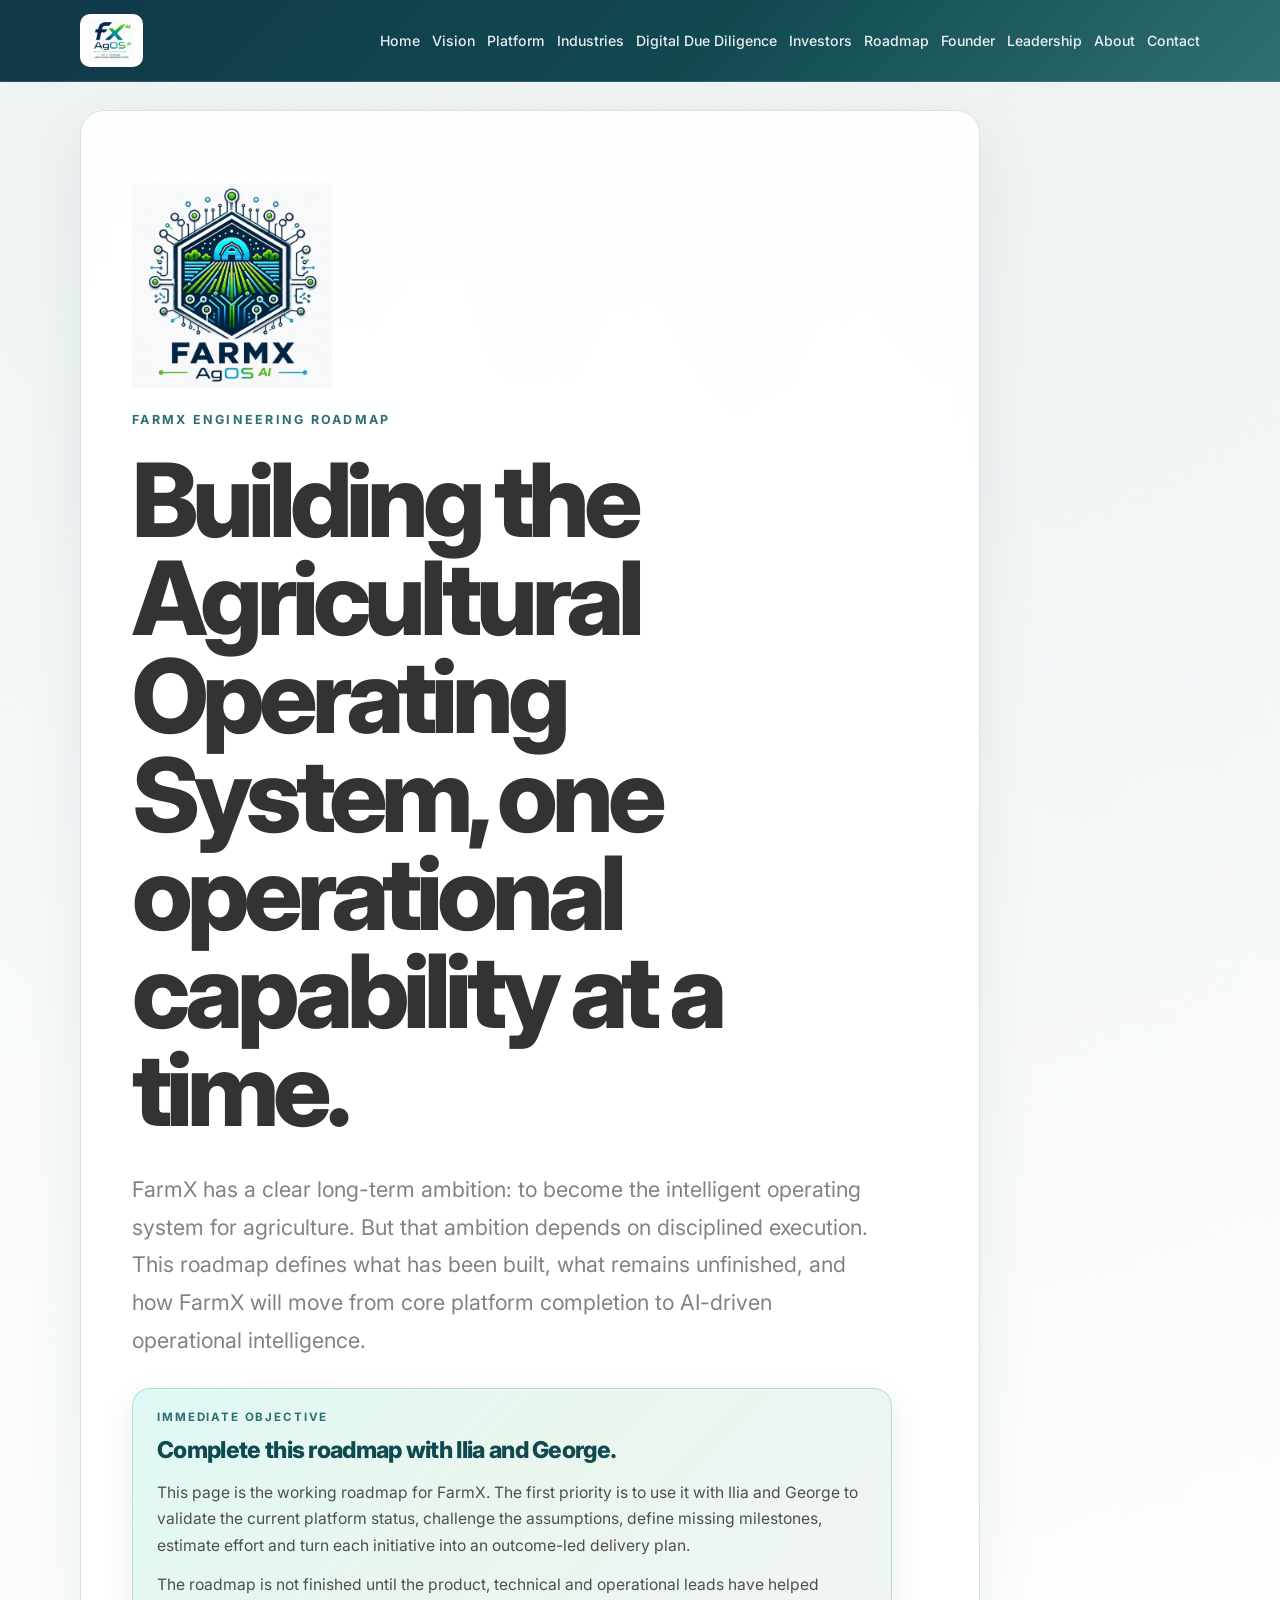
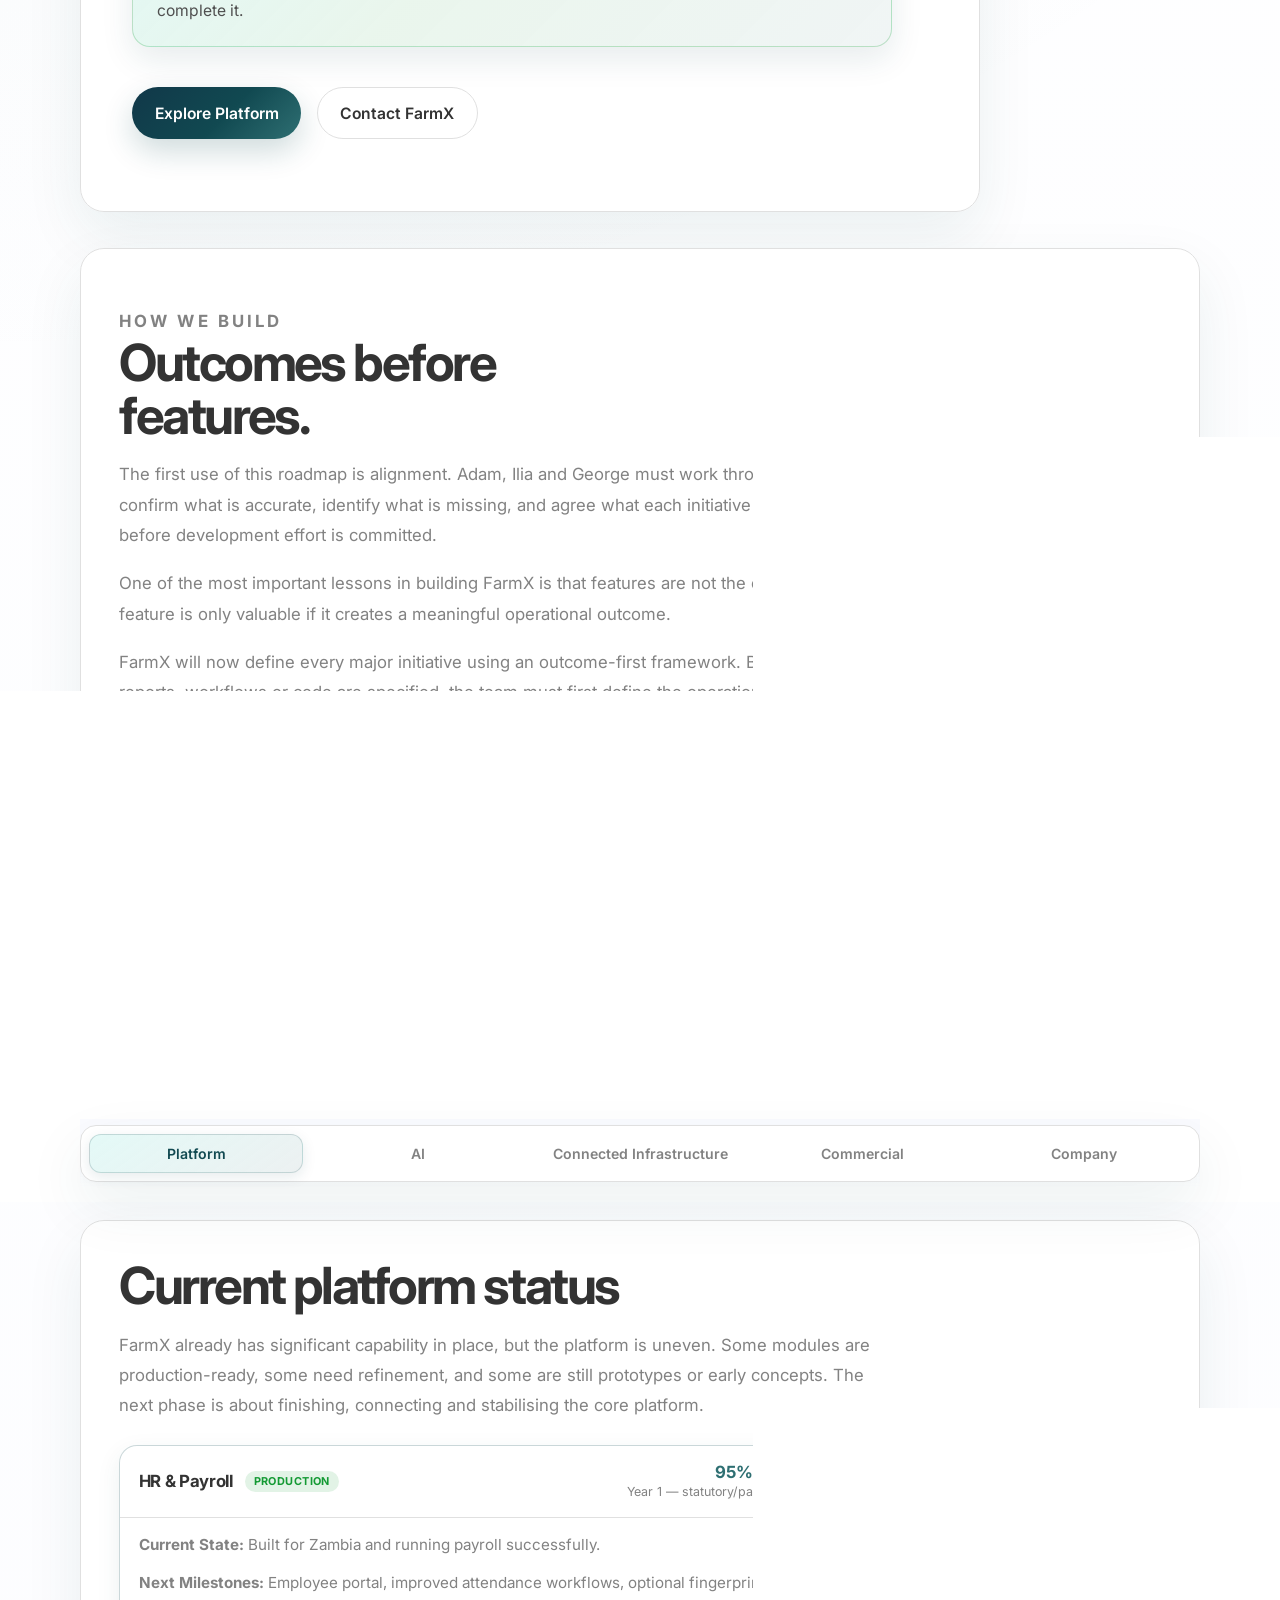
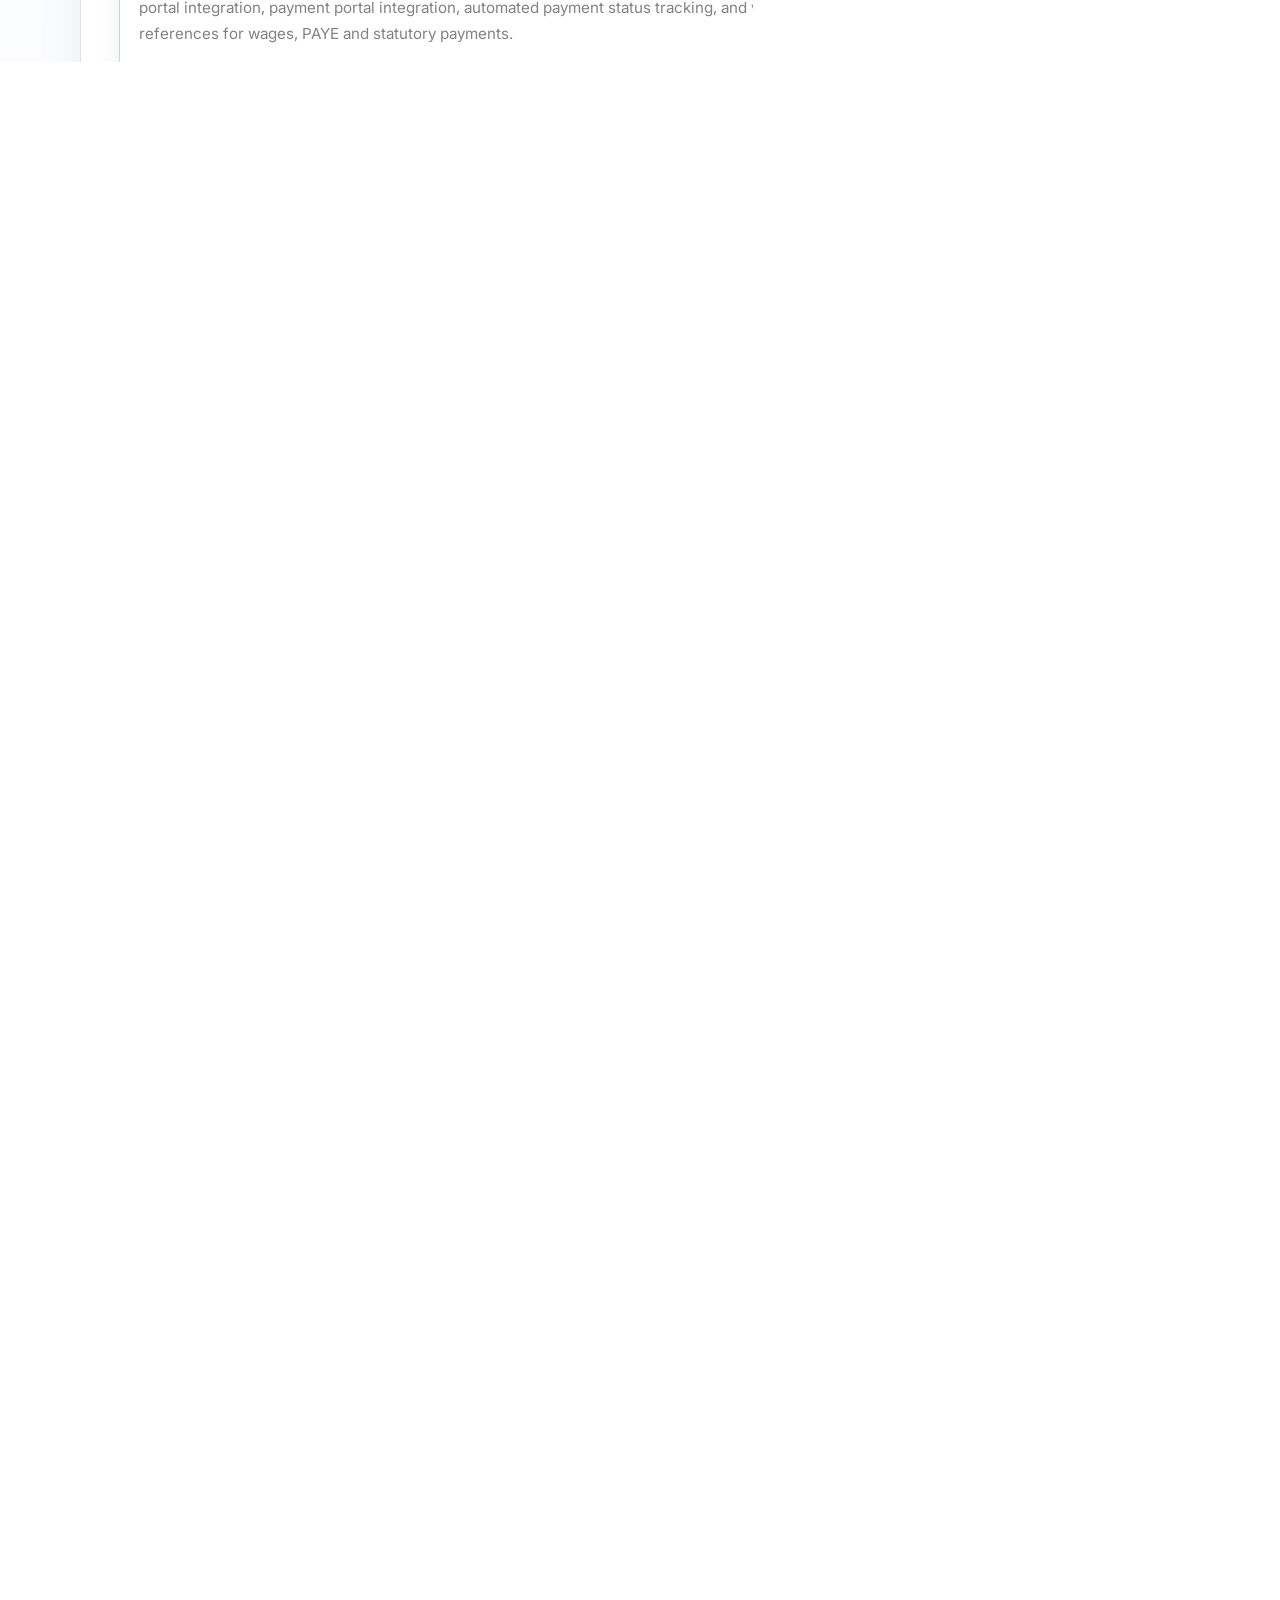
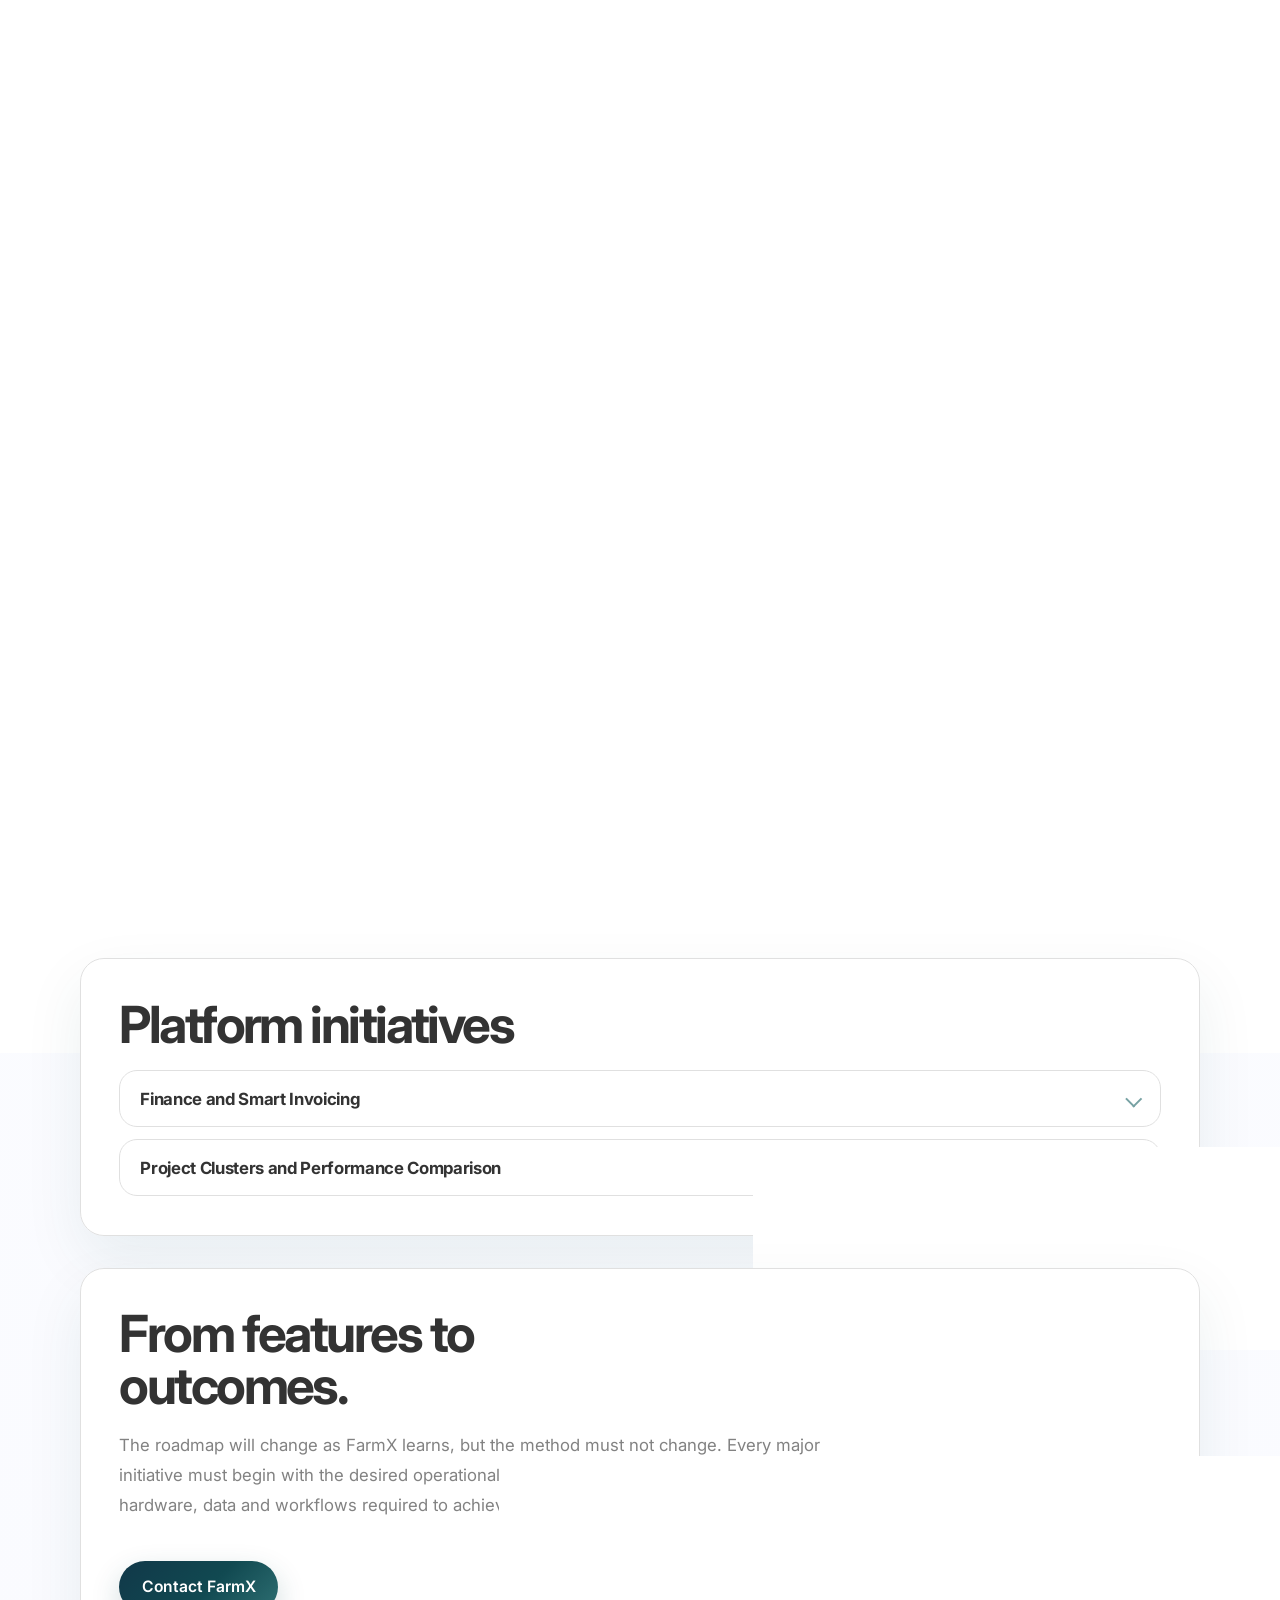
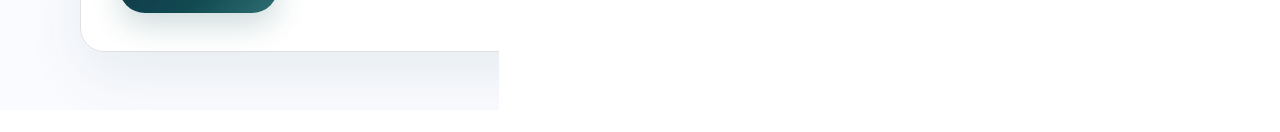
==== commit b75044b1: "Update roadmap page" ====
--- a/roadmap.html
+++ b/roadmap.html
@@ -176,7 +176,7 @@
                 aria-selected="false"
                 tabindex="-1"
               >
-                Automation
+                Connected Infrastructure
               </button>
               <button
                 type="button"
@@ -809,7 +809,7 @@
                 </article>
                 <article class="roadmap-phase roadmap-phase--year3">
                   <p class="roadmap-phase__label">Year 3</p>
-                  <h3>Scale Intelligence</h3>
+                  <h3>Scale Intelligence. Orchestrate Automation.</h3>
                   <p class="roadmap-phase__objective">
                     <strong>Objective:</strong> Scale FarmX into larger
                     agricultural businesses, multinational operations and
@@ -819,12 +819,20 @@
                     <li>Corporate Africa</li>
                     <li>Strategic partnerships</li>
                     <li>Enterprise sales</li>
-                    <li>Automation expansion</li>
-                    <li>Robotics integration</li>
                     <li>International customers</li>
                     <li>Advanced benchmarking</li>
                     <li>Predictive analytics</li>
                     <li>Operational orchestration</li>
+                    <li>Connected infrastructure platform</li>
+                    <li>FarmX hardware ecosystem</li>
+                    <li>Plug-and-play deployment kits</li>
+                    <li>Predictive maintenance</li>
+                    <li>Autonomous irrigation</li>
+                    <li>Autonomous infrastructure management</li>
+                    <li>Robotics integration</li>
+                    <li>Machine orchestration</li>
+                    <li>Enterprise automation</li>
+                    <li>AI operational coordination</li>
                   </ul>
                 </article>
               </div>
@@ -1004,7 +1012,7 @@
             </section>
           </div>
 
-          <!-- AUTOMATION -->
+          <!-- CONNECTED INFRASTRUCTURE -->
           <div
             class="roadmap-panel"
             id="roadmap-panel-automation"
@@ -1015,151 +1023,177 @@
             hidden
           >
             <section class="content-block content-block--featured">
-              <h2>Year 1 — Capture Reality</h2>
-              <p class="roadmap-phase__objective">
-                <strong>Objective:</strong> Finish and connect the core platform
-                so FarmX can accurately represent what is happening on the farm
-                every day.
-              </p>
-              <ul class="roadmap-tags">
-                <li>Water and irrigation automation</li>
-                <li>WhatsApp and communication ingestion</li>
-                <li>GPS and machinery visibility</li>
-                <li>Offline scouting</li>
-                <li>Platform stability</li>
-              </ul>
+              <h2>Building the digital nervous system of the farm.</h2>
+              <p>FarmX is evolving beyond software.</p>
+              <p>
+                The Agricultural Operating System will increasingly connect
+                directly to the physical infrastructure that powers the farm.
+              </p>
+              <p>Pumps.</p>
+              <p>Transformers.</p>
+              <p>Centre pivots.</p>
+              <p>Orchard valves.</p>
+              <p>Reservoirs.</p>
+              <p>Flow meters.</p>
+              <p>Pressure sensors.</p>
+              <p>Weather stations.</p>
+              <p>GPS devices.</p>
+              <p>Power monitors.</p>
+              <p>Future autonomous equipment.</p>
+              <p>
+                Rather than simply recording what happened, FarmX will
+                increasingly observe, measure and eventually coordinate the
+                physical operation itself.
+              </p>
+              <p>
+                This is the beginning of FarmX becoming the operational layer
+                between the farm and the technology that runs it.
+              </p>
             </section>
 
             <section class="content-block">
-              <h2>Automation initiatives</h2>
+              <h2>Connected Infrastructure initiatives</h2>
               <div class="roadmap-initiatives">
                 <details class="roadmap-initiative" open>
-                  <summary>Electromechanica Water Automation</summary>
+                  <summary>Power Management</summary>
                   <div class="roadmap-initiative__body">
                     <dl class="roadmap-dl">
                       <dt>Desired Outcome</dt>
                       <dd>
-                        Every litre of water becomes measurable, controllable and
-                        attributable.
+                        Every kilowatt consumed on the farm becomes visible,
+                        measurable and attributable.
                       </dd>
                       <dt>Why It Matters</dt>
                       <dd>
-                        Water is one of the most important controllable variables
-                        in agriculture. Connecting pumps, pivots, reservoirs, flow,
-                        pressure and power transforms irrigation from a manual
-                        activity into a measurable operating system.
+                        Electricity is one of the largest operating costs for
+                        irrigated agriculture, yet very few farms understand
+                        exactly where power is consumed or what value that
+                        energy creates. FarmX aims to connect transformer-level
+                        monitoring with pumps, pivots, irrigation events and
+                        production outcomes. Instead of receiving one monthly
+                        electricity bill, farmers will understand the real energy
+                        cost of every field, every crop and every irrigation
+                        event.
                       </dd>
                       <dt>Key Deliverables</dt>
                       <dd>
-                        Pump integration, pivot control, flow meters, pressure
-                        monitoring, reservoir monitoring, power monitoring,
-                        irrigation dashboards.
+                        Transformer monitoring, power-factor visibility, maximum
+                        demand monitoring, pump energy consumption, pivot energy
+                        allocation, orchard irrigation allocation, electricity
+                        cost per hectare, electricity cost per tonne, live power
+                        dashboards.
                       </dd>
                     </dl>
                   </div>
                 </details>
                 <details class="roadmap-initiative">
-                  <summary>Offline Mobile Scouting</summary>
+                  <summary>Electromechanica Connected Infrastructure</summary>
                   <div class="roadmap-initiative__body">
                     <dl class="roadmap-dl">
                       <dt>Desired Outcome</dt>
                       <dd>
-                        The farmer understands crop health across the farm without
-                        needing to physically inspect every field every day.
+                        Connect the farm's physical infrastructure directly into
+                        the Agricultural Operating System.
                       </dd>
                       <dt>Why It Matters</dt>
                       <dd>
-                        Crop problems are often missed because observations are
-                        inconsistent, delayed or undocumented. Scouting creates
-                        the field-level truth needed for agronomy, spray timing,
-                        AI analysis and crop performance improvement.
+                        FarmX is working alongside Electromechanica to develop
+                        the next generation of intelligent farm infrastructure.
+                        Rather than operating as isolated electrical systems,
+                        pumps, pivots, valves and controllers become connected
+                        operational assets that continuously report their status,
+                        performance and activity into FarmX. This creates a live
+                        operational picture rather than relying on manual
+                        reporting.
                       </dd>
                       <dt>Key Deliverables</dt>
                       <dd>
-                        Offline mobile app, GPS-linked observations, photos,
-                        scouting templates, pest and disease records, AI
-                        summaries, field heatmaps.
+                        Pump-side controllers, pivot-side controllers, orchard
+                        valve automation, reservoir monitoring, flow monitoring,
+                        pressure monitoring, water-source visibility, equipment
+                        health monitoring, alarm management, remote operational
+                        control.
                       </dd>
                     </dl>
                   </div>
                 </details>
                 <details class="roadmap-initiative">
-                  <summary>GPS and Machinery Visibility</summary>
+                  <summary>FarmX Automation Platform</summary>
                   <div class="roadmap-initiative__body">
                     <dl class="roadmap-dl">
                       <dt>Desired Outcome</dt>
                       <dd>
-                        Every machine movement becomes part of the farm's
-                        operational memory.
+                        Create practical plug-and-play automation products
+                        designed specifically for agriculture.
                       </dd>
                       <dt>Why It Matters</dt>
                       <dd>
-                        Machinery activity is central to cost, timing,
-                        accountability and efficiency. GPS visibility allows FarmX
-                        to know what work happened, where it happened, when it
-                        happened and what it cost.
+                        Most farm automation projects are highly customised and
+                        difficult to support. FarmX intends to create
+                        standardised hardware and software products that farms can
+                        deploy quickly and integrate directly into the
+                        Agricultural Operating System. Over time these products
+                        will provide the operational foundation for AI,
+                        predictive maintenance and autonomous farming.
                       </dd>
                       <dt>Key Deliverables</dt>
                       <dd>
-                        Vehicle GPS, tractor tracking, implement linkage, machine
-                        hours, field activity history, work verification.
+                        Plug-and-play RTUs, IoT gateways, wireless sensor
+                        networks, pump automation kits, pivot automation kits,
+                        orchard automation kits, environmental monitoring
+                        stations, remote diagnostics, fleet deployment tools.
                       </dd>
                     </dl>
                   </div>
                 </details>
-                <details class="roadmap-initiative">
-                  <summary>WhatsApp Operational Intelligence</summary>
-                  <div class="roadmap-initiative__body">
-                    <dl class="roadmap-dl">
-                      <dt>Desired Outcome</dt>
-                      <dd>
-                        FarmX understands operational instructions as they happen
-                        without requiring manual data entry.
-                      </dd>
-                      <dt>Why It Matters</dt>
-                      <dd>
-                        Farms already communicate through WhatsApp. If FarmX
-                        cannot understand those conversations, it cannot fully
-                        understand the farm.
-                      </dd>
-                      <dt>Key Deliverables</dt>
-                      <dd>
-                        WhatsApp ingestion, voice note transcription, image
-                        understanding, task creation, project linking, AI
-                        summaries, operational memory.
-                      </dd>
-                    </dl>
-                  </div>
-                </details>
-                <details class="roadmap-initiative">
-                  <summary>Satellite Imagery Integration</summary>
-                  <div class="roadmap-initiative__body">
-                    <dl class="roadmap-dl">
-                      <dt>Desired Outcome</dt>
-                      <dd>
-                        Farmers can subscribe to third-party satellite imagery
-                        services and access, store and review that imagery
-                        directly inside FarmX.
-                      </dd>
-                      <dt>Why It Matters</dt>
-                      <dd>
-                        FarmX should not rebuild satellite technology. The
-                        objective is to integrate an existing third-party
-                        subscription service, store the imagery against the
-                        farmer's fields, and make that information available as
-                        another operational intelligence layer.
-                      </dd>
-                      <dt>Key Deliverables</dt>
-                      <dd>
-                        Third-party satellite provider integration, subscription
-                        workflow, field boundary setup, image archive, NDVI/NDRE
-                        layers, field history, and linking imagery to scouting,
-                        irrigation and crop decisions.
-                      </dd>
-                    </dl>
-                  </div>
-                </details>
               </div>
+            </section>
+
+            <section class="content-block content-block--accent">
+              <h2>Building the digital nervous system of agriculture.</h2>
+              <p>Most software systems begin with data entry.</p>
+              <p>FarmX begins with observation.</p>
+              <p>Every sensor.</p>
+              <p>Every transformer.</p>
+              <p>Every pump.</p>
+              <p>Every pivot.</p>
+              <p>Every valve.</p>
+              <p>Every GPS device.</p>
+              <p>Every weather station.</p>
+              <p>Every drone.</p>
+              <p>Every satellite image.</p>
+              <p>Every operational conversation.</p>
+              <p>Every completed task.</p>
+              <p>
+                Together they create a living representation of how the farm
+                actually operates.
+              </p>
+              <p>
+                That operational truth becomes the foundation for Artificial
+                Intelligence, automation, benchmarking, Digital Due Diligence
+                and, ultimately, autonomous agriculture.
+              </p>
+            </section>
+
+            <section class="content-block">
+              <h2>Year 3 — Scale Intelligence. Orchestrate Automation.</h2>
+              <p class="roadmap-phase__objective">
+                <strong>Objective:</strong> Scale FarmX into larger agricultural
+                businesses, multinational operations and increasingly automated
+                farming systems.
+              </p>
+              <ul class="roadmap-tags">
+                <li>Connected infrastructure platform</li>
+                <li>FarmX hardware ecosystem</li>
+                <li>Plug-and-play deployment kits</li>
+                <li>Predictive maintenance</li>
+                <li>Autonomous irrigation</li>
+                <li>Autonomous infrastructure management</li>
+                <li>Robotics integration</li>
+                <li>Machine orchestration</li>
+                <li>Enterprise automation</li>
+                <li>AI operational coordination</li>
+              </ul>
             </section>
           </div>
 
@@ -1174,7 +1208,7 @@
             hidden
           >
             <section class="content-block content-block--featured">
-              <h2>Year 3 — Scale Intelligence</h2>
+              <h2>Year 3 — Scale Intelligence. Orchestrate Automation.</h2>
               <p class="roadmap-phase__objective">
                 <strong>Objective:</strong> Scale FarmX into larger agricultural
                 businesses, multinational operations and increasingly automated
